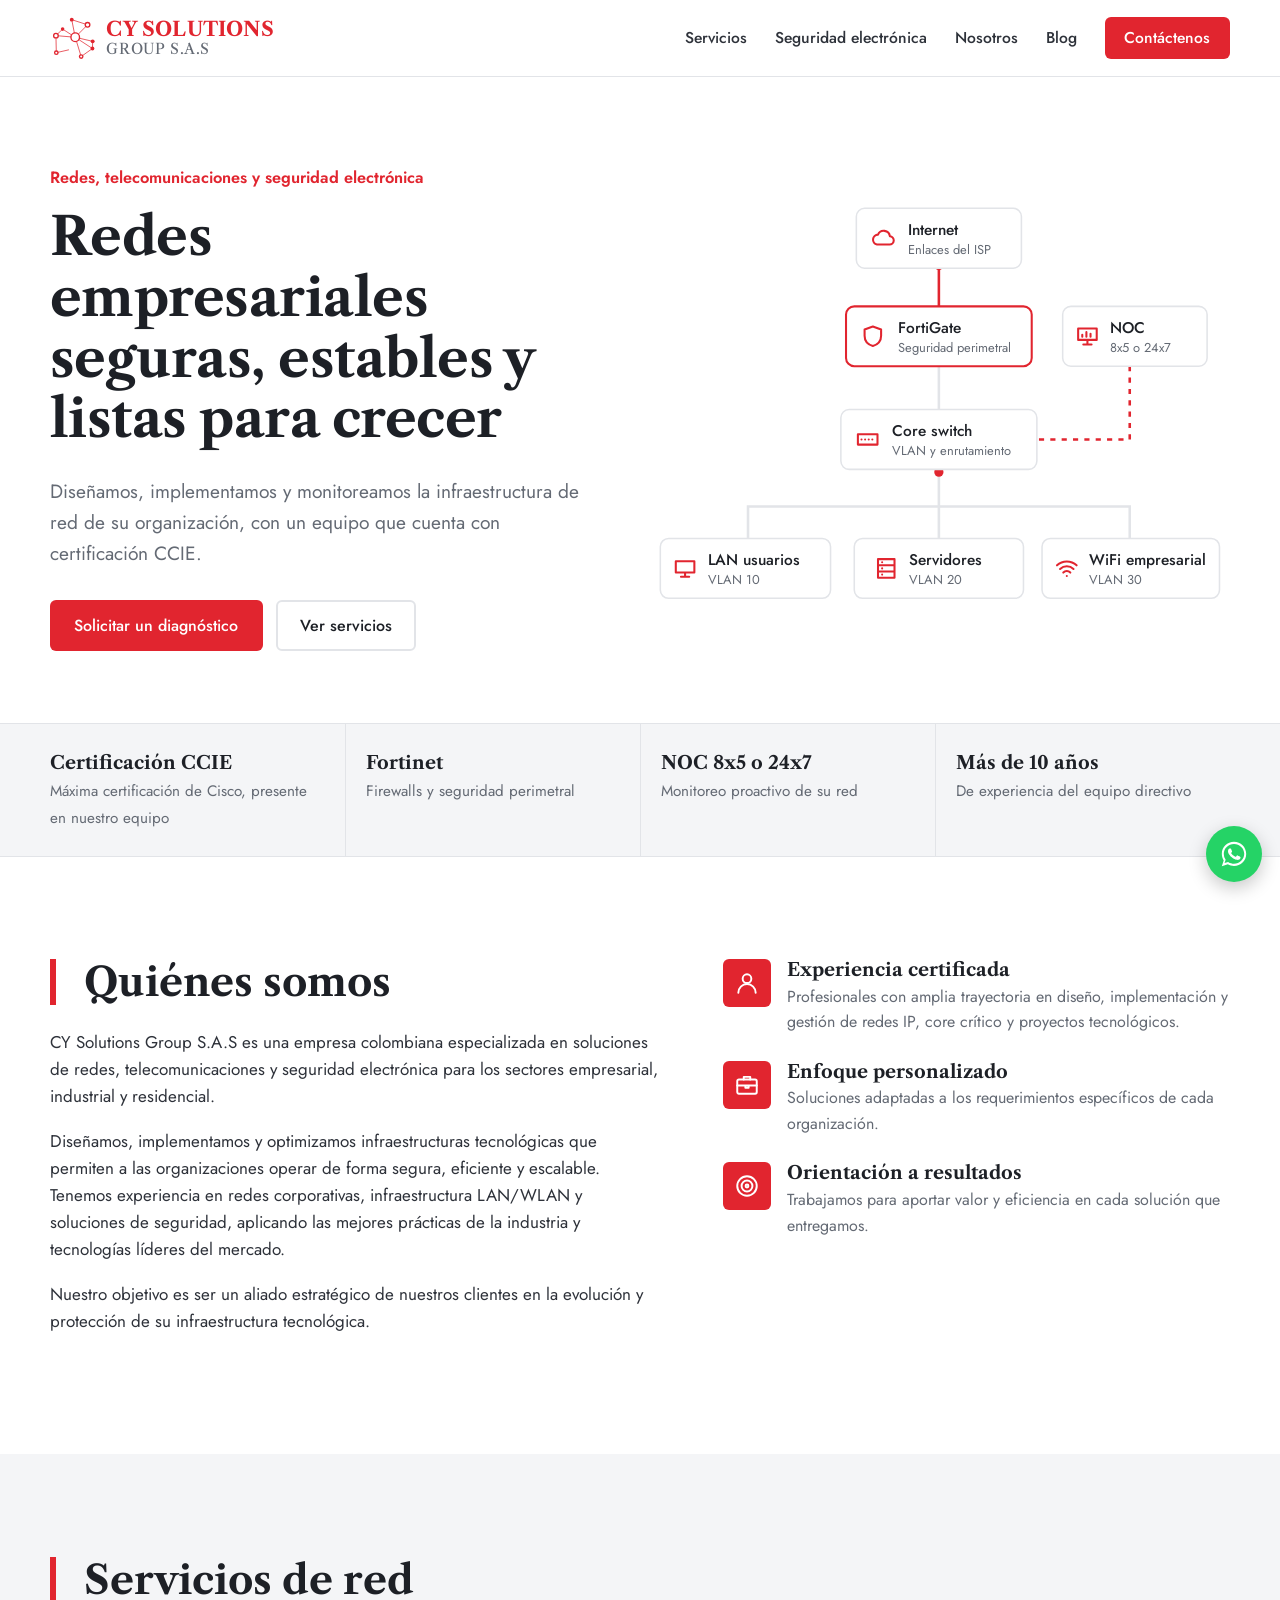
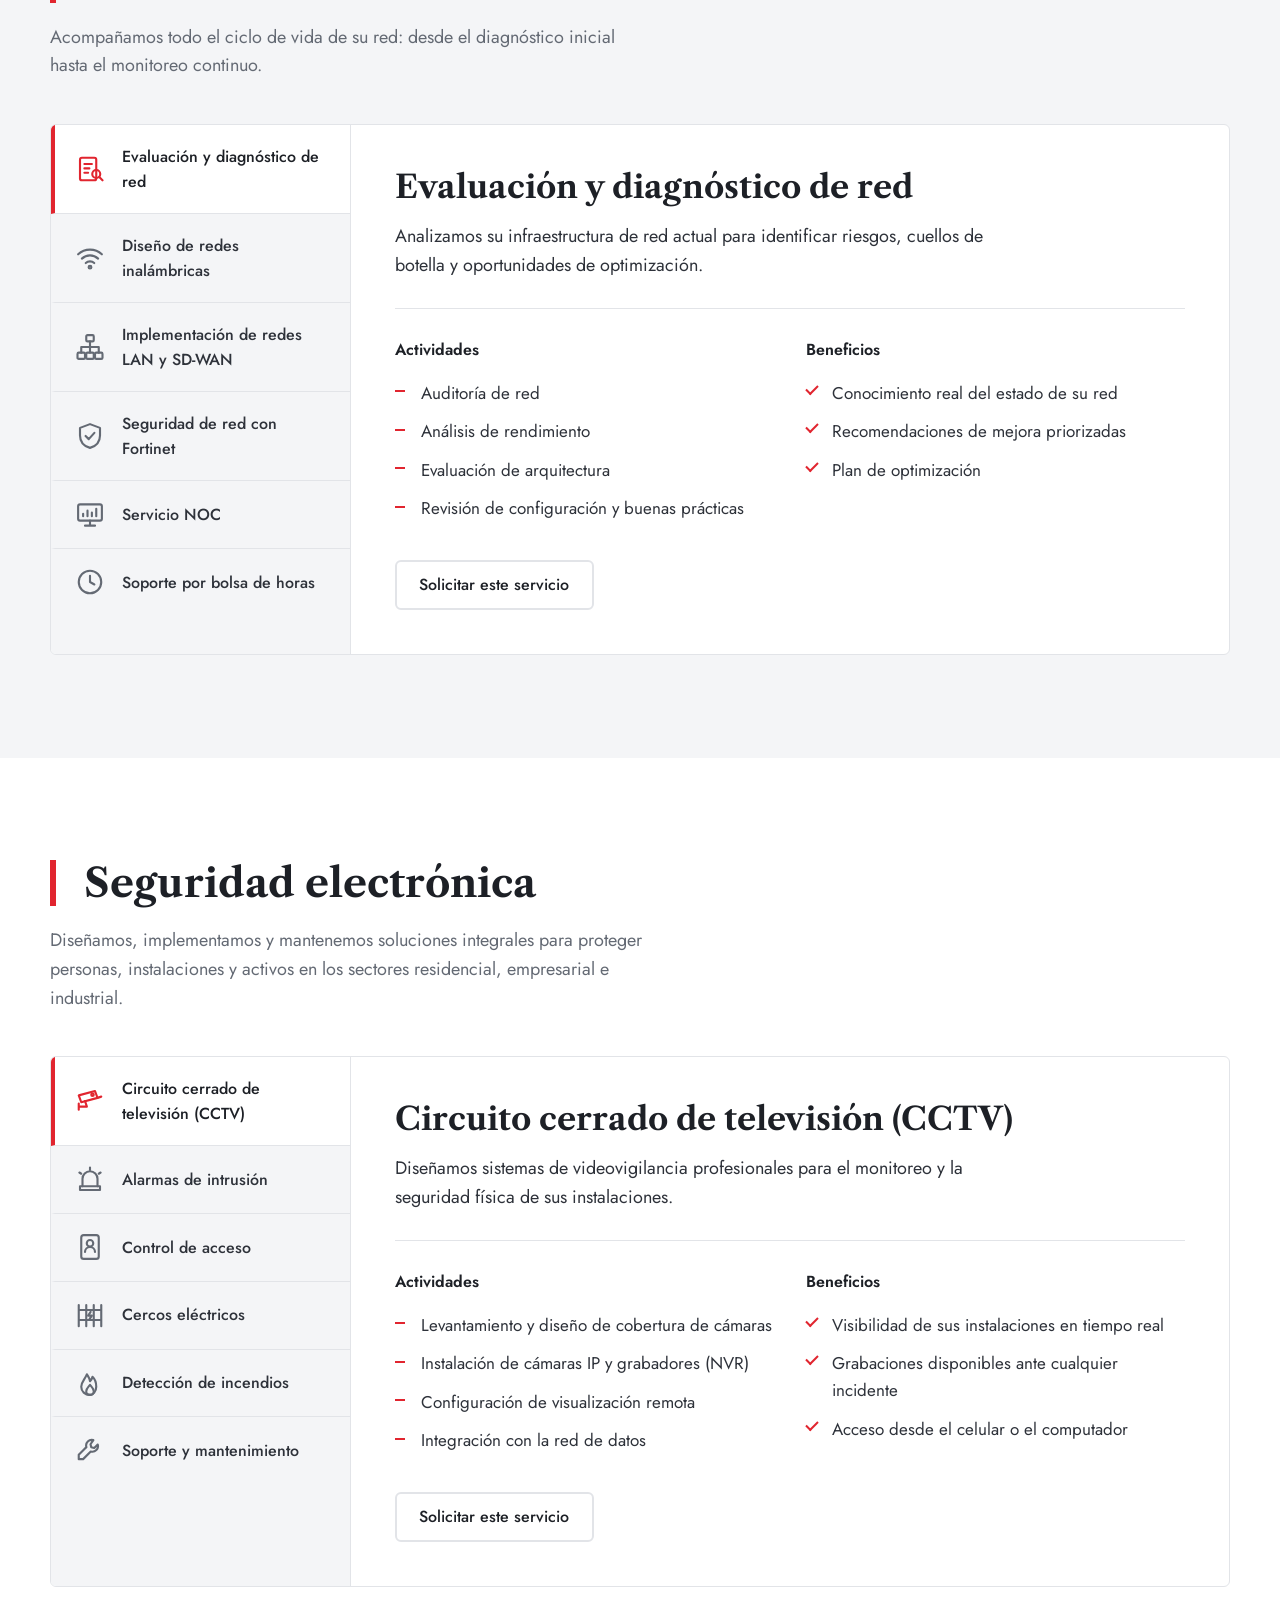
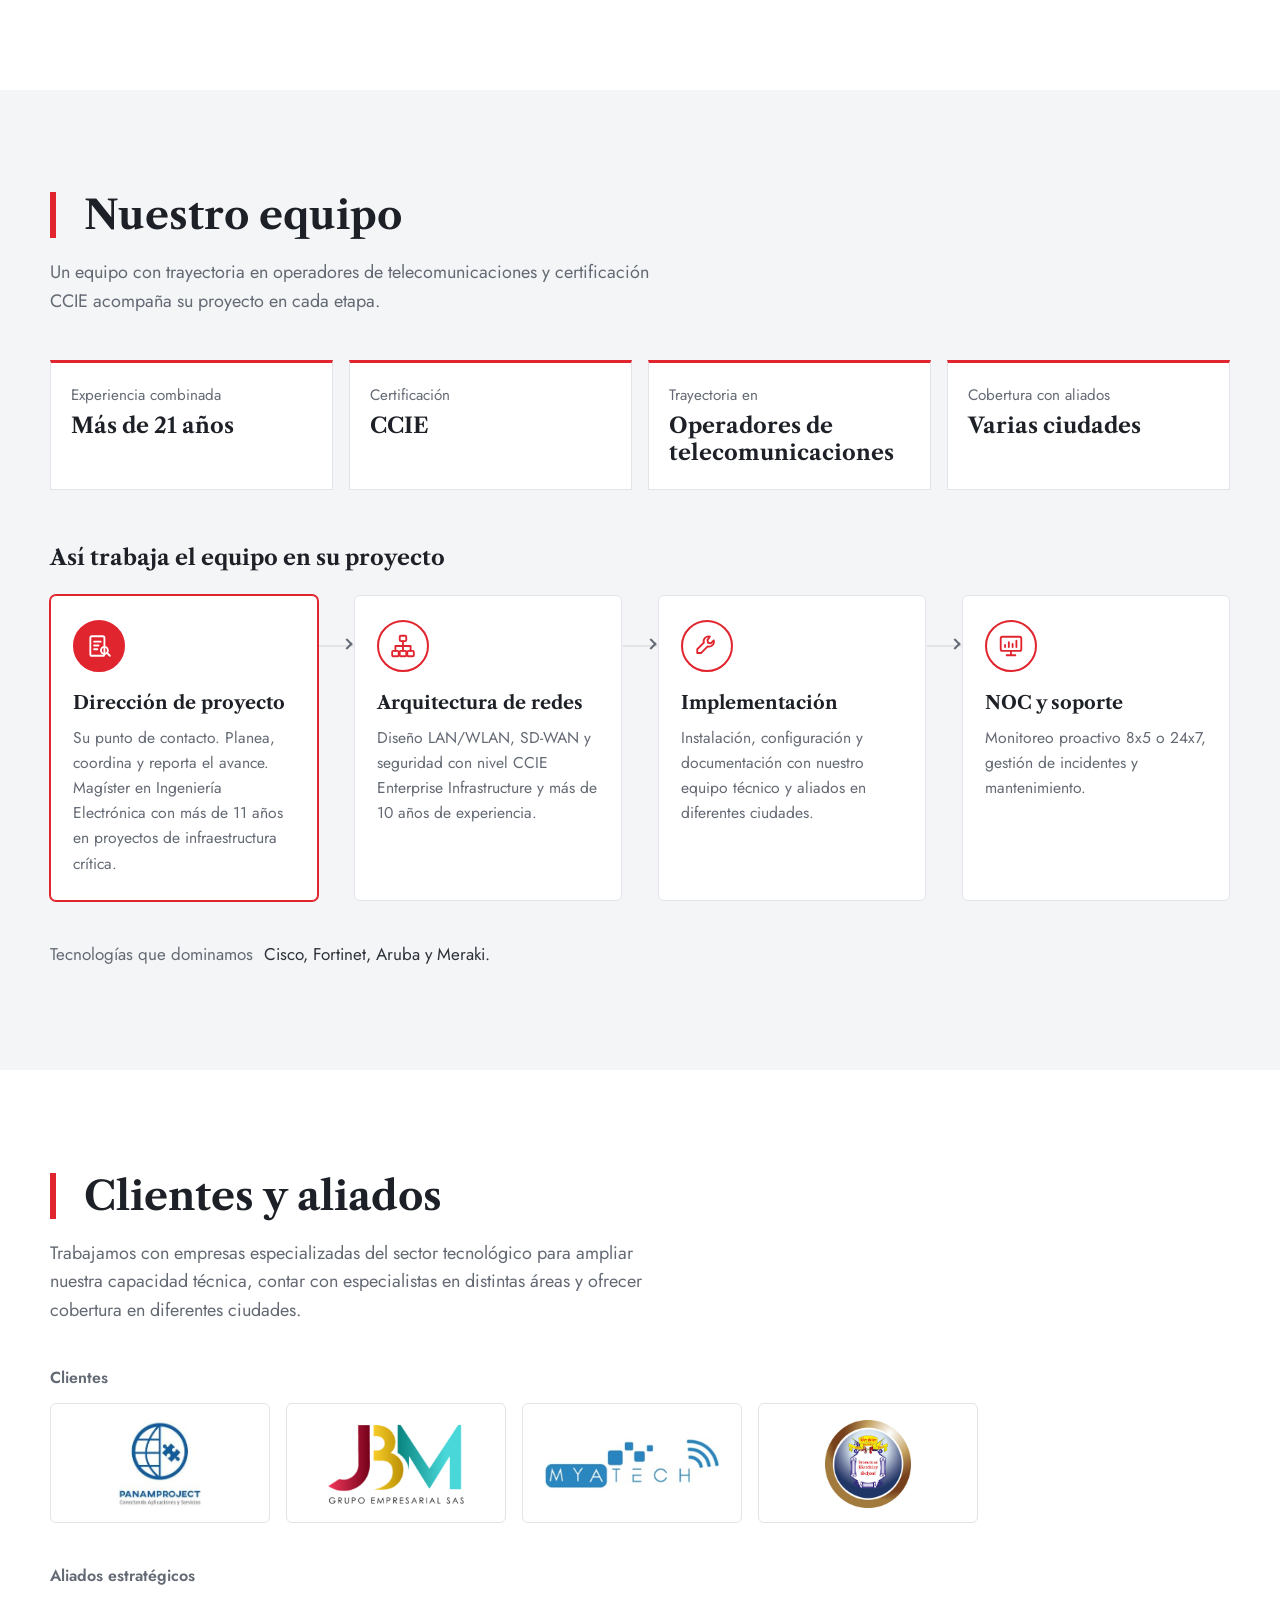
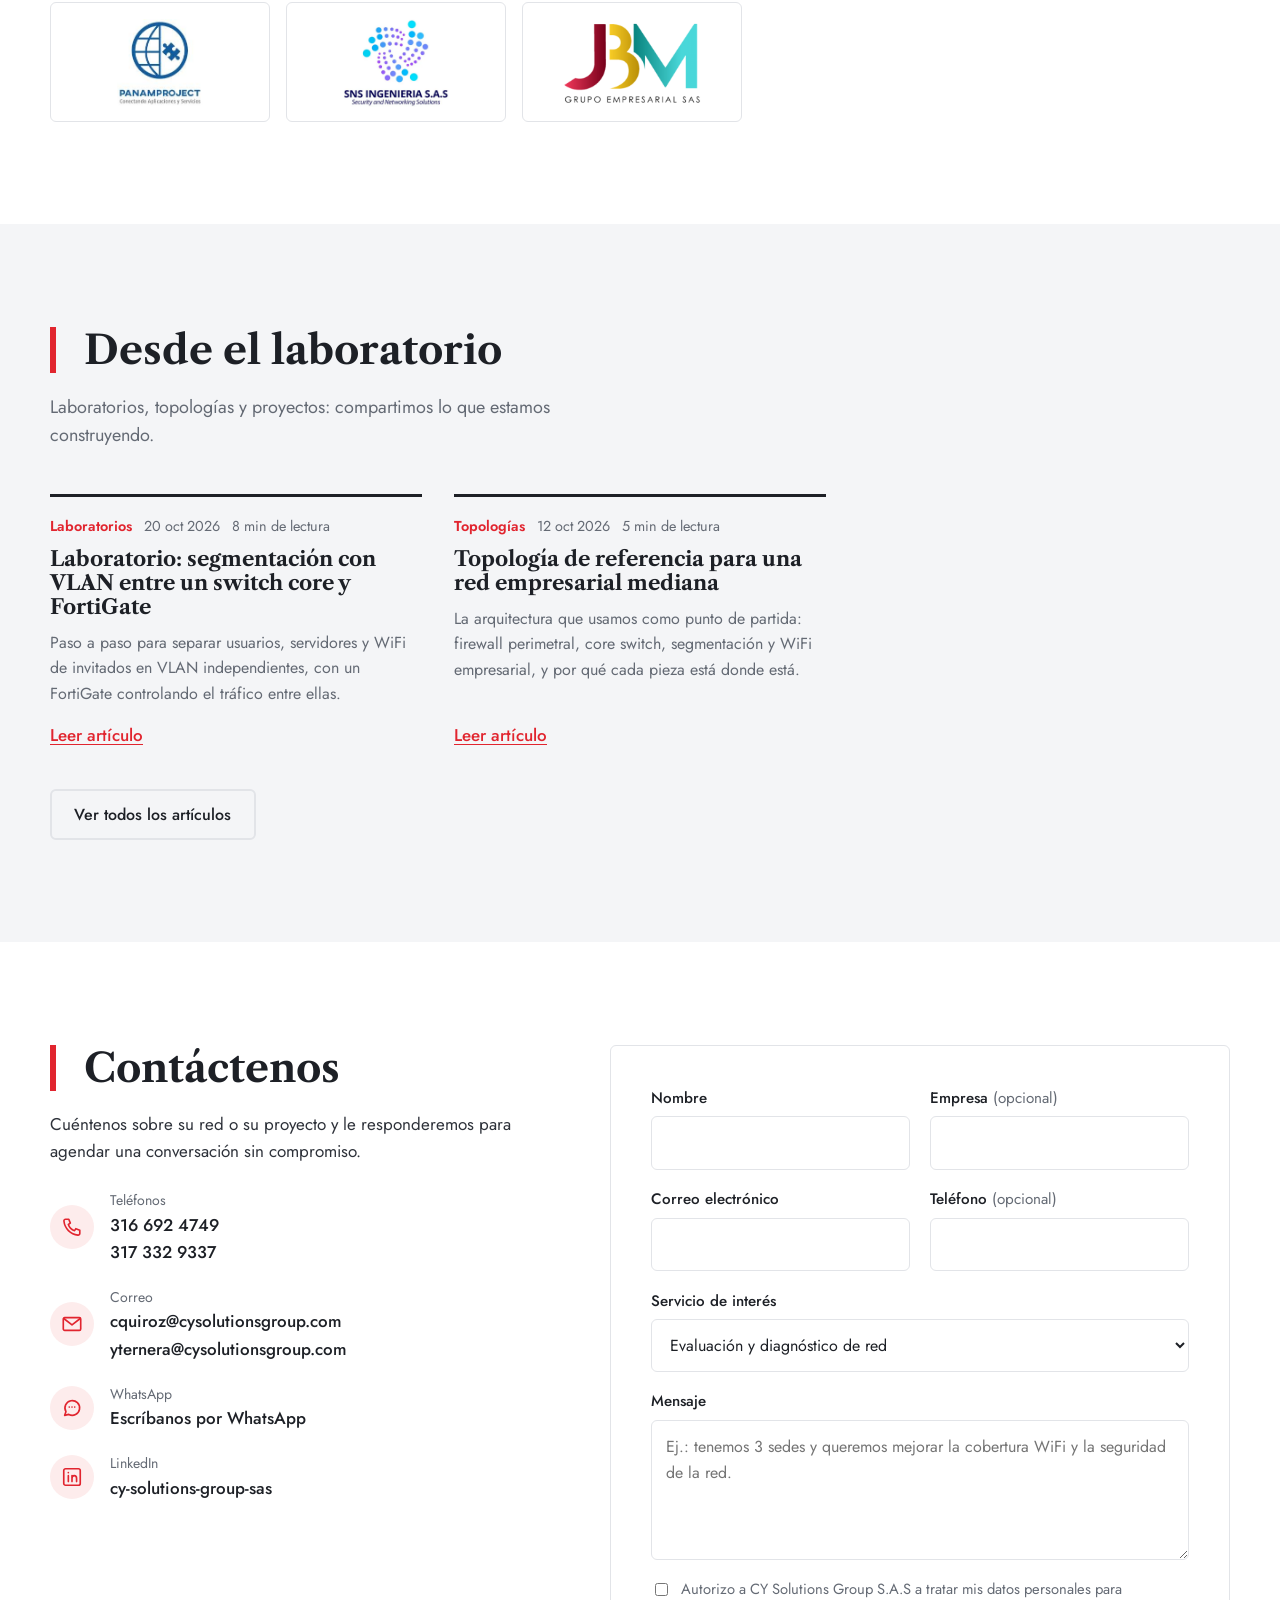
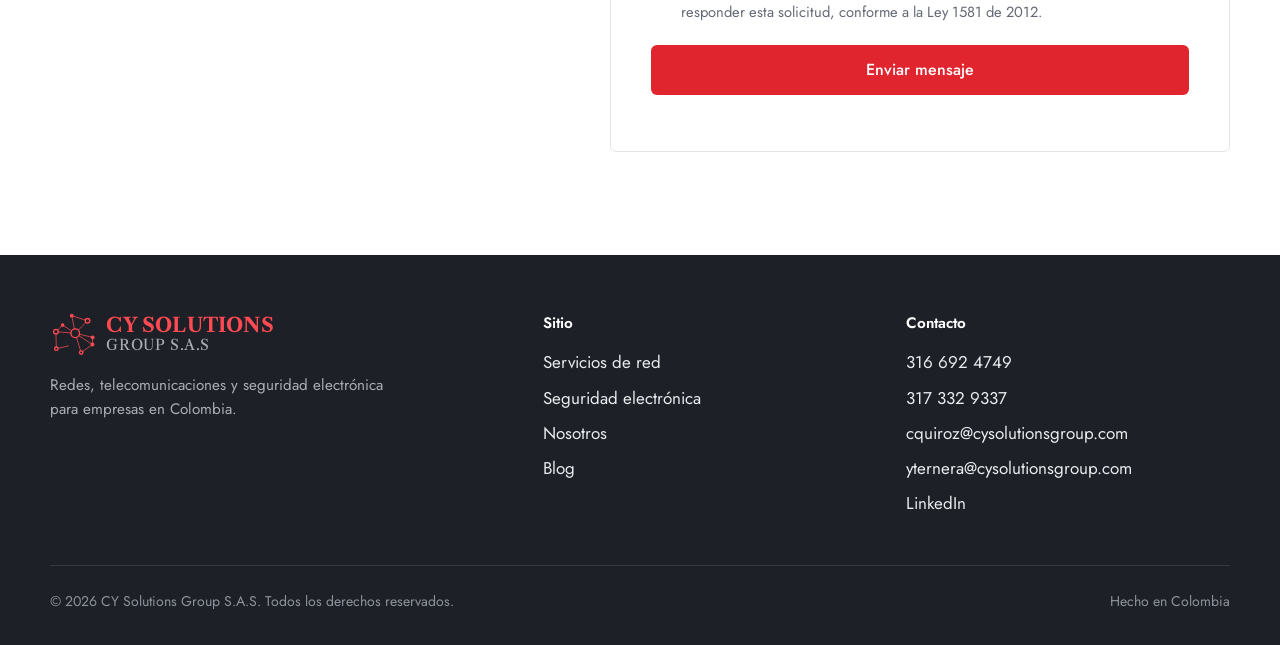
==== index.html @ a3946e41 "Initial commit: CY Solutions Group website Co-Authored-By: Claude Opus 5.5 <noreply@anthropic.com>" ====
<!DOCTYPE html>
<html lang="es-CO">
<head>
<meta charset="utf-8">
<meta name="viewport" content="width=device-width, initial-scale=1, viewport-fit=cover">
<title>CY Solutions Group S.A.S | Redes, telecomunicaciones y seguridad electrónica</title>
<meta name="description" content="Diseñamos, implementamos y monitoreamos redes empresariales seguras en Colombia: diagnóstico de red, WiFi, LAN y SD-WAN, seguridad con Fortinet, NOC y seguridad electrónica.">
<link rel="canonical" href="https://cysolutionsgroup.com/">
<meta property="og:type" content="website">
<meta property="og:locale" content="es_CO">
<meta property="og:title" content="CY Solutions Group S.A.S | Redes, telecomunicaciones y seguridad electrónica">
<meta property="og:description" content="Diseñamos, implementamos y monitoreamos redes empresariales seguras en Colombia: diagnóstico de red, WiFi, LAN y SD-WAN, seguridad con Fortinet, NOC y seguridad electrónica.">
<meta property="og:url" content="https://cysolutionsgroup.com/">
<meta property="og:image" content="https://cysolutionsgroup.com/assets/img/logo-cy-solutions.jpg">
<meta name="theme-color" content="#E1252F">
<link rel="icon" href="favicon.svg" type="image/svg+xml">
<link rel="preconnect" href="https://fonts.googleapis.com">
<link rel="preconnect" href="https://fonts.gstatic.com" crossorigin>
<link href="https://fonts.googleapis.com/css2?family=Jost:wght@400;500;600&family=Libre+Caslon+Text:wght@400;700&family=JetBrains+Mono:wght@400;500&display=swap" rel="stylesheet">
<link rel="stylesheet" href="assets/css/style.css">
</head>
<script type="application/ld+json">
{"@context":"https://schema.org","@type":"Organization","name":"CY Solutions Group S.A.S","url":"https://cysolutionsgroup.com/","logo":"https://cysolutionsgroup.com/assets/img/logo-cy-solutions.jpg","email":"cquiroz@cysolutionsgroup.com","telephone":"+57 317 332 9337","areaServed":"CO","sameAs":["https://www.linkedin.com/company/cy-solutions-group-sas/"]}
</script>
<body data-root="">
<a class="skip" href="#contenido">Saltar al contenido</a>
<header class="site-header">
  <div class="wrap">
    <a class="brand" href="index.html" aria-label="CY Solutions Group S.A.S, inicio">
      <svg class="logo-mark" viewBox="-30 -30 620 600" aria-hidden="true">
<g stroke-width="10" stroke-linecap="round"><line x1="263" y1="23" x2="476" y2="92"/><line x1="263" y1="23" x2="310" y2="260"/><line x1="476" y1="92" x2="310" y2="260"/><line x1="140" y1="150" x2="50" y2="238"/><line x1="140" y1="150" x2="310" y2="260"/><line x1="50" y1="238" x2="310" y2="260"/><line x1="50" y1="238" x2="55" y2="468"/><line x1="55" y1="468" x2="220" y2="430"/><line x1="310" y1="260" x2="545" y2="315"/><line x1="310" y1="260" x2="542" y2="412"/><line x1="545" y1="315" x2="542" y2="412"/><line x1="310" y1="260" x2="390" y2="520"/><line x1="390" y1="520" x2="542" y2="412"/></g>
<g class="dot"><circle cx="263" cy="23" r="26"/><circle cx="140" cy="150" r="24"/><circle cx="545" cy="315" r="26"/><circle cx="542" cy="412" r="26"/></g>
<g class="ring" stroke-width="18"><circle cx="310" cy="260" r="58"/><circle cx="476" cy="92" r="31"/><circle cx="50" cy="238" r="31"/><circle cx="55" cy="468" r="23"/><circle cx="390" cy="520" r="23"/></g>
</svg>
      <span class="brand-text"><strong>CY SOLUTIONS</strong><span>GROUP S.A.S</span></span>
    </a>
    <button class="menu-toggle" type="button" aria-expanded="false" aria-controls="nav" aria-label="Abrir menú">
      <svg viewBox="0 0 24 24" fill="none" stroke="currentColor" stroke-width="2" stroke-linecap="round"><path d="M4 7h16M4 12h16M4 17h16"/></svg>
    </button>
    <nav class="nav" id="nav" aria-label="Principal">
      <a href="#servicios">Servicios</a>
      <a href="#seguridad-electronica">Seguridad electrónica</a>
      <a href="#nosotros">Nosotros</a>
      <a href="blog/index.html">Blog</a>
      <a class="btn btn--primary" href="#contacto">Contáctenos</a>
    </nav>
  </div>
</header>
<main id="contenido">

<section class="hero">
  <div class="wrap">
    <div>
      <p class="hero-tag">Redes, telecomunicaciones y seguridad electrónica</p>
      <h1>Redes empresariales seguras, estables y listas para crecer</h1>
      <p class="hero-lead">Diseñamos, implementamos y monitoreamos la infraestructura de red de su organización, con un equipo que cuenta con certificación CCIE.</p>
      <div class="hero-actions">
        <a class="btn btn--primary" href="#contacto" data-servicio="Evaluación y diagnóstico de red">Solicitar un diagnóstico</a>
        <a class="btn btn--ghost" href="#servicios">Ver servicios</a>
      </div>
    </div>
    <figure style="margin:0"><svg class="topology" viewBox="0 0 562 400" role="img" aria-labelledby="topo-t topo-d">
  <title id="topo-t">Arquitectura de red empresarial</title>
  <desc id="topo-d">Internet entra por un firewall FortiGate, pasa a un core switch y se distribuye en tres segmentos: LAN de usuarios, servidores y WiFi empresarial. Un NOC monitorea la red.</desc>
  <path class="link link--sec" d="M280 69V106"/>
  <path class="link" d="M280 164V206"/>
  <path class="link" d="M280 264V300M95 331V300H465V331M280 300V331"/>
  <path class="link link--sec" d="M465 164V235H375" stroke-dasharray="5 6"/>
  <g class="packets">
    <circle class="packet" r="4.5"><animateMotion dur="3.2s" begin="0s" repeatCount="indefinite" path="M280 40V300H95V360"/></circle>
    <circle class="packet" r="4.5"><animateMotion dur="3.2s" begin="-2.1s" repeatCount="indefinite" path="M280 40V360"/></circle>
    <circle class="packet" r="4.5"><animateMotion dur="3.2s" begin="-1s" repeatCount="indefinite" path="M280 40V300H465V360"/></circle>
    <circle class="packet" r="3.5" opacity=".7"><animateMotion dur="2.4s" begin="-1.2s" repeatCount="indefinite" path="M465 135V235H330"/></circle>
  </g>
  <g class="node"><rect x="200" y="11" width="160" height="58" rx="8"/>
    <path class="ico" transform="translate(214 28)" d="M6 18h12a4 4 0 0 0 .5-8A6 6 0 0 0 7 8.5 4.8 4.8 0 0 0 6 18z"/>
    <text x="250" y="37">Internet</text><text class="sub" x="250" y="55">Enlaces del ISP</text></g>
  <g class="node node--fw"><rect x="190" y="106" width="180" height="58" rx="8"/>
    <path class="ico" transform="translate(204 123)" d="M12 2.5 4 5.5v6c0 5 3.4 8.6 8 10 4.6-1.4 8-5 8-10v-6z"/>
    <text x="240" y="132">FortiGate</text><text class="sub" x="240" y="150">Seguridad perimetral</text></g>
  <g class="node"><rect x="400" y="106" width="140" height="58" rx="8"/>
    <path class="ico" transform="translate(412 123)" d="M3 4.5h18v11H3zM8 20h8M12 15.5V20M7 12.5V10.5M11 12.5V8M15 12.5V9.5"/>
    <text x="446" y="132">NOC</text><text class="sub" x="446" y="150">8x5 o 24x7</text></g>
  <g class="node"><rect x="185" y="206" width="190" height="58" rx="8"/>
    <path class="ico" transform="translate(199 223)" d="M2.5 7h19v10h-19zM6 12h.01M9.5 12h.01M13 12h.01M16.5 12h.01"/>
    <text x="235" y="232">Core switch</text><text class="sub" x="235" y="250">VLAN y enrutamiento</text></g>
  <g class="node"><rect x="10" y="331" width="165" height="58" rx="8"/>
    <path class="ico" transform="translate(22 348)" d="M3 5h18v11H3zM8 20h8M12 16v4"/>
    <text x="56" y="357">LAN usuarios</text><text class="sub" x="56" y="375">VLAN 10</text></g>
  <g class="node"><rect x="198" y="331" width="164" height="58" rx="8"/>
    <path class="ico" transform="translate(217 348)" d="M4 3h16v6H4zM4 9h16v6H4zM4 15h16v6H4zM8 6h.01M8 12h.01M8 18h.01"/>
    <text x="251" y="357">Servidores</text><text class="sub" x="251" y="375">VLAN 20</text></g>
  <g class="node"><rect x="380" y="331" width="172" height="58" rx="8"/>
    <path class="ico" transform="translate(392 348)" d="M2.5 9a14 14 0 0 1 19 0M5.5 12.5a9.5 9.5 0 0 1 13 0M8.6 16a5 5 0 0 1 6.8 0M12 19.3h.01"/>
    <text x="426" y="357">WiFi empresarial</text><text class="sub" x="426" y="375">VLAN 30</text></g>
</svg></figure>
  </div>
</section>

<section class="creds" aria-label="Credenciales">
  <div class="wrap">
    <ul>
      <li><strong>Certificación CCIE</strong><span>Máxima certificación de Cisco, presente en nuestro equipo</span></li>
      <li><strong>Fortinet</strong><span>Firewalls y seguridad perimetral</span></li>
      <li><strong>NOC 8x5 o 24x7</strong><span>Monitoreo proactivo de su red</span></li>
      <li><strong>Más de 10 años</strong><span>De experiencia del equipo directivo</span></li>
    </ul>
  </div>
</section>

<section class="section" id="nosotros">
  <div class="wrap about">
    <div class="about-text">
      <div class="section-head" style="margin-bottom:1.5rem"><h2>Quiénes somos</h2></div>
      <p>CY Solutions Group S.A.S es una empresa colombiana especializada en soluciones de redes, telecomunicaciones y seguridad electrónica para los sectores empresarial, industrial y residencial.</p>
      <p>Diseñamos, implementamos y optimizamos infraestructuras tecnológicas que permiten a las organizaciones operar de forma segura, eficiente y escalable. Tenemos experiencia en redes corporativas, infraestructura LAN/WLAN y soluciones de seguridad, aplicando las mejores prácticas de la industria y tecnologías líderes del mercado.</p>
      <p>Nuestro objetivo es ser un aliado estratégico de nuestros clientes en la evolución y protección de su infraestructura tecnológica.</p>
    </div>
    <ul class="why" aria-label="Por qué nosotros">
      <li><span class="ico"><svg viewBox="0 0 24 24" aria-hidden="true"><circle cx="12" cy="8" r="4"/><path d="M4 21a8 8 0 0 1 16 0"/></svg></span><div><h3>Experiencia certificada</h3><p>Profesionales con amplia trayectoria en diseño, implementación y gestión de redes IP, core crítico y proyectos tecnológicos.</p></div></li>
      <li><span class="ico"><svg viewBox="0 0 24 24" aria-hidden="true"><rect x="3" y="7" width="18" height="13" rx="1.5"/><path d="M9 7V4.5h6V7M3 12.5h18M10.5 12.5v2h3v-2"/></svg></span><div><h3>Enfoque personalizado</h3><p>Soluciones adaptadas a los requerimientos específicos de cada organización.</p></div></li>
      <li><span class="ico"><svg viewBox="0 0 24 24" aria-hidden="true"><circle cx="12" cy="12" r="9"/><circle cx="12" cy="12" r="5"/><circle cx="12" cy="12" r="1.3"/></svg></span><div><h3>Orientación a resultados</h3><p>Trabajamos para aportar valor y eficiencia en cada solución que entregamos.</p></div></li>
    </ul>
  </div>
</section>

<section class="section section--alt" id="servicios">
  <div class="wrap">
    <div class="section-head">
      <h2>Servicios de red</h2>
      <p>Acompañamos todo el ciclo de vida de su red: desde el diagnóstico inicial hasta el monitoreo continuo.</p>
    </div>
    <div class="svc">
      <div class="svc-tabs" role="tablist" aria-label="Servicios" aria-orientation="vertical">
        <button class="svc-tab" role="tab" id="net-tab-0" aria-selected="true" aria-controls="net-panel-0" tabindex="0"><svg viewBox="0 0 24 24" aria-hidden="true"><rect x="4" y="3" width="13" height="18" rx="1.5"/><path d="M7.5 8h6M7.5 11.5h4M7.5 15h3"/><circle cx="17" cy="16" r="3.2"/><path d="M19.4 18.4 22 21"/></svg><span>Evaluación y diagnóstico de red</span></button>
<button class="svc-tab" role="tab" id="net-tab-1" aria-selected="false" aria-controls="net-panel-1" tabindex="-1"><svg viewBox="0 0 24 24" aria-hidden="true"><path d="M2.5 9a14 14 0 0 1 19 0"/><path d="M5.5 12.5a9.5 9.5 0 0 1 13 0"/><path d="M8.6 16a5 5 0 0 1 6.8 0"/><circle cx="12" cy="19.3" r="1.1"/></svg><span>Diseño de redes inalámbricas</span></button>
<button class="svc-tab" role="tab" id="net-tab-2" aria-selected="false" aria-controls="net-panel-2" tabindex="-1"><svg viewBox="0 0 24 24" aria-hidden="true"><rect x="9" y="2.5" width="6" height="5" rx="1"/><rect x="2" y="16.5" width="6" height="5" rx="1"/><rect x="9" y="16.5" width="6" height="5" rx="1"/><rect x="16" y="16.5" width="6" height="5" rx="1"/><path d="M12 7.5v9M5 16.5V12h14v4.5"/></svg><span>Implementación de redes LAN y SD-WAN</span></button>
<button class="svc-tab" role="tab" id="net-tab-3" aria-selected="false" aria-controls="net-panel-3" tabindex="-1"><svg viewBox="0 0 24 24" aria-hidden="true"><path d="M12 2.5 4 5.5v6c0 5 3.4 8.6 8 10 4.6-1.4 8-5 8-10v-6z"/><path d="m8.5 12 2.5 2.5 4.5-5"/></svg><span>Seguridad de red con Fortinet</span></button>
<button class="svc-tab" role="tab" id="net-tab-4" aria-selected="false" aria-controls="net-panel-4" tabindex="-1"><svg viewBox="0 0 24 24" aria-hidden="true"><rect x="2.5" y="3.5" width="19" height="13" rx="1.5"/><path d="M8 20.5h8M12 16.5v4"/><path d="M6.5 13V11M10 13V8.5M13.5 13V10M17 13V7"/></svg><span>Servicio NOC</span></button>
<button class="svc-tab" role="tab" id="net-tab-5" aria-selected="false" aria-controls="net-panel-5" tabindex="-1"><svg viewBox="0 0 24 24" aria-hidden="true"><circle cx="12" cy="12" r="9"/><path d="M12 7v5l3.5 2"/></svg><span>Soporte por bolsa de horas</span></button>
      </div>
      <div>
        <div class="svc-panel" role="tabpanel" id="net-panel-0" aria-labelledby="net-tab-0">
          <h3>Evaluación y diagnóstico de red</h3>
          <p>Analizamos su infraestructura de red actual para identificar riesgos, cuellos de botella y oportunidades de optimización.</p>
          <div class="svc-cols">
            <div><h4>Actividades</h4><ul class="acts"><li>Auditoría de red</li><li>Análisis de rendimiento</li><li>Evaluación de arquitectura</li><li>Revisión de configuración y buenas prácticas</li></ul></div>
            <div><h4>Beneficios</h4><ul class="bens"><li>Conocimiento real del estado de su red</li><li>Recomendaciones de mejora priorizadas</li><li>Plan de optimización</li></ul></div>
          </div>
          <a class="btn btn--ghost" style="margin-top:2rem" href="#contacto" data-servicio="Evaluación y diagnóstico de red">Solicitar este servicio</a>
        </div>
<div class="svc-panel" role="tabpanel" id="net-panel-1" aria-labelledby="net-tab-1" hidden>
          <h3>Diseño de redes inalámbricas</h3>
          <p>Diseñamos redes WiFi empresariales que garantizan cobertura, capacidad y estabilidad en cada espacio de su operación.</p>
          <div class="svc-cols">
            <div><h4>Actividades</h4><ul class="acts"><li>Site survey</li><li>Diseño de cobertura</li><li>Planeación de capacidad</li><li>Arquitectura inalámbrica</li></ul></div>
            <div><h4>Beneficios</h4><ul class="bens"><li>Mejor experiencia para los usuarios</li><li>Cobertura optimizada</li><li>Red preparada para crecer</li></ul></div>
          </div>
          <a class="btn btn--ghost" style="margin-top:2rem" href="#contacto" data-servicio="Diseño de redes inalámbricas">Solicitar este servicio</a>
        </div>
<div class="svc-panel" role="tabpanel" id="net-panel-2" aria-labelledby="net-tab-2" hidden>
          <h3>Implementación de redes LAN y SD-WAN</h3>
          <p>Instalamos y configuramos infraestructura LAN y SD-WAN para que sus sedes y aplicaciones tengan conectividad confiable y segura.</p>
          <div class="svc-cols">
            <div><h4>Actividades</h4><ul class="acts"><li>Instalación y configuración de switches</li><li>Segmentación de red (VLAN)</li><li>Configuración de políticas de red</li><li>Optimización del rendimiento</li></ul></div>
            <div><h4>Beneficios</h4><ul class="bens"><li>Conexión estable y escalable que soporta el crecimiento</li><li>Segmentación del tráfico para mayor seguridad y control</li><li>Conectividad confiable para las aplicaciones del negocio</li></ul></div>
          </div>
          <a class="btn btn--ghost" style="margin-top:2rem" href="#contacto" data-servicio="Implementación de redes LAN y SD-WAN">Solicitar este servicio</a>
        </div>
<div class="svc-panel" role="tabpanel" id="net-panel-3" aria-labelledby="net-tab-3" hidden>
          <h3>Seguridad de red con Fortinet</h3>
          <p>Implementamos soluciones de seguridad que protegen la infraestructura tecnológica y los activos digitales de su organización.</p>
          <div class="svc-cols">
            <div><h4>Soluciones</h4><ul class="acts"><li>Implementación de firewalls</li><li>Segmentación segura de red</li><li>Políticas de seguridad</li><li>Protección perimetral</li></ul></div>
            <div><h4>Beneficios</h4><ul class="bens"><li>Red definida por perfiles</li><li>Protección avanzada contra malware y ransomware</li><li>Protección frente a ataques de denegación de servicio (DoS)</li><li>Protección del tráfico y de los recursos internos</li></ul></div>
          </div>
          <a class="btn btn--ghost" style="margin-top:2rem" href="#contacto" data-servicio="Seguridad de red con Fortinet">Solicitar este servicio</a>
        </div>
<div class="svc-panel" role="tabpanel" id="net-panel-4" aria-labelledby="net-tab-4" hidden>
          <h3>Servicio NOC</h3>
          <p>Monitoreamos y gestionamos su red de forma continua para garantizar su disponibilidad, estabilidad y desempeño.</p>
          <div class="svc-cols">
            <div><h4>Funciones</h4><ul class="acts"><li>Monitoreo proactivo 8x5 o 24x7</li><li>Gestión de incidentes</li><li>Análisis de desempeño</li><li>Soporte especializado</li></ul></div>
            <div><h4>Beneficios</h4><ul class="bens"><li>Red más estable</li><li>Detección temprana de fallas</li><li>Continuidad operativa</li></ul></div>
          </div>
          <a class="btn btn--ghost" style="margin-top:2rem" href="#contacto" data-servicio="Servicio NOC">Solicitar este servicio</a>
        </div>
<div class="svc-panel" role="tabpanel" id="net-panel-5" aria-labelledby="net-tab-5" hidden>
          <h3>Soporte por bolsa de horas</h3>
          <p>Contrate un paquete de horas de soporte técnico especializado y úselo según lo necesite su empresa: incidentes, cambios, configuraciones y asesoría.</p>
          <div class="svc-cols">
            <div><h4>Incluye</h4><ul class="acts"><li>Atención de incidentes y requerimientos</li><li>Cambios y ajustes de configuración</li><li>Soporte remoto y en sitio</li><li>Reporte del consumo de horas</li></ul></div>
            <div><h4>Beneficios</h4><ul class="bens"><li>Ingenieros especializados sin contratar personal de planta</li><li>Paga solo las horas que necesita</li><li>Costos predecibles para su área de TI</li></ul></div>
          </div>
          <a class="btn btn--ghost" style="margin-top:2rem" href="#contacto" data-servicio="Soporte por bolsa de horas">Solicitar este servicio</a>
        </div>
      </div>
    </div>
  </div>
</section>

<section class="section" id="seguridad-electronica">
  <div class="wrap">
    <div class="section-head">
      <h2>Seguridad electrónica</h2>
      <p>Diseñamos, implementamos y mantenemos soluciones integrales para proteger personas, instalaciones y activos en los sectores residencial, empresarial e industrial.</p>
    </div>
    <div class="svc">
      <div class="svc-tabs" role="tablist" aria-label="Servicios de seguridad electrónica" aria-orientation="vertical">
        <button class="svc-tab" role="tab" id="esec-tab-0" aria-selected="true" aria-controls="esec-panel-0" tabindex="0"><svg viewBox="0 0 24 24" aria-hidden="true"><path d="M3 7.5 16 4l2 5.5-13 3.5z"/><path d="m18 9.5 3-1M8 12l1.5 4.5H3M3 14v5"/><circle cx="14" cy="7" r="1"/></svg><span>Circuito cerrado de televisión (CCTV)</span></button>
<button class="svc-tab" role="tab" id="esec-tab-1" aria-selected="false" aria-controls="esec-panel-1" tabindex="-1"><svg viewBox="0 0 24 24" aria-hidden="true"><path d="M6 17V11a6 6 0 0 1 12 0v6"/><path d="M4 17h16v3H4zM12 2v2M3.5 6l1.5 1M20.5 6 19 7"/></svg><span>Alarmas de intrusión</span></button>
<button class="svc-tab" role="tab" id="esec-tab-2" aria-selected="false" aria-controls="esec-panel-2" tabindex="-1"><svg viewBox="0 0 24 24" aria-hidden="true"><rect x="5" y="2.5" width="14" height="19" rx="2"/><circle cx="12" cy="9" r="2.6"/><path d="M8 16a4 4 0 0 1 8 0"/></svg><span>Control de acceso</span></button>
<button class="svc-tab" role="tab" id="esec-tab-3" aria-selected="false" aria-controls="esec-panel-3" tabindex="-1"><svg viewBox="0 0 24 24" aria-hidden="true"><path d="M3 4v17M9 4v17M15 4v17M21 4v17M3 8h18M3 16h18"/><path d="m12.5 9.5-2 3h3l-2 3"/></svg><span>Cercos eléctricos</span></button>
<button class="svc-tab" role="tab" id="esec-tab-4" aria-selected="false" aria-controls="esec-panel-4" tabindex="-1"><svg viewBox="0 0 24 24" aria-hidden="true"><path d="M12 21.5c-4 0-7-2.7-7-6.5 0-4 3-6 4.5-10 1.5 2.5 2.5 3.5 2.5 5.5 1-1 1.7-2 2-3.5 2.5 2.3 3 5 3 8 0 3.8-2.6 6.5-5 6.5z"/><path d="M12 21.5c-1.7 0-3-1.2-3-3 0-2 1.5-3 3-5 1.5 2 3 3 3 5 0 1.8-1.3 3-3 3z"/></svg><span>Detección de incendios</span></button>
<button class="svc-tab" role="tab" id="esec-tab-5" aria-selected="false" aria-controls="esec-panel-5" tabindex="-1"><svg viewBox="0 0 24 24" aria-hidden="true"><path d="M14.7 3.3a4.5 4.5 0 0 0-5.6 5.6L3 15v3.5h3.5l6.1-6.1a4.5 4.5 0 0 0 5.6-5.6l-2.8 2.8-2.4-.6-.6-2.4z"/></svg><span>Soporte y mantenimiento</span></button>
      </div>
      <div>
        <div class="svc-panel" role="tabpanel" id="esec-panel-0" aria-labelledby="esec-tab-0">
          <h3>Circuito cerrado de televisión (CCTV)</h3>
          <p>Diseñamos sistemas de videovigilancia profesionales para el monitoreo y la seguridad física de sus instalaciones.</p>
          <div class="svc-cols">
            <div><h4>Actividades</h4><ul class="acts"><li>Levantamiento y diseño de cobertura de cámaras</li><li>Instalación de cámaras IP y grabadores (NVR)</li><li>Configuración de visualización remota</li><li>Integración con la red de datos</li></ul></div>
            <div><h4>Beneficios</h4><ul class="bens"><li>Visibilidad de sus instalaciones en tiempo real</li><li>Grabaciones disponibles ante cualquier incidente</li><li>Acceso desde el celular o el computador</li></ul></div>
          </div>
          <a class="btn btn--ghost" style="margin-top:2rem" href="#contacto" data-servicio="Circuito cerrado de televisión (CCTV)">Solicitar este servicio</a>
        </div>
<div class="svc-panel" role="tabpanel" id="esec-panel-1" aria-labelledby="esec-tab-1" hidden>
          <h3>Alarmas de intrusión</h3>
          <p>Detectamos accesos no autorizados y generamos alertas para que pueda reaccionar a tiempo.</p>
          <div class="svc-cols">
            <div><h4>Actividades</h4><ul class="acts"><li>Diseño de zonas de protección</li><li>Instalación de sensores de movimiento y apertura</li><li>Configuración del panel y las notificaciones</li><li>Pruebas de funcionamiento</li></ul></div>
            <div><h4>Beneficios</h4><ul class="bens"><li>Alerta inmediata ante accesos no autorizados</li><li>Protección de áreas sensibles fuera de horario</li><li>Respuesta más rápida ante eventos</li></ul></div>
          </div>
          <a class="btn btn--ghost" style="margin-top:2rem" href="#contacto" data-servicio="Alarmas de intrusión">Solicitar este servicio</a>
        </div>
<div class="svc-panel" role="tabpanel" id="esec-panel-2" aria-labelledby="esec-tab-2" hidden>
          <h3>Control de acceso</h3>
          <p>Implementamos soluciones para gestionar y restringir el ingreso a áreas específicas de su organización.</p>
          <div class="svc-cols">
            <div><h4>Actividades</h4><ul class="acts"><li>Definición de áreas y perfiles de acceso</li><li>Instalación de lectores de tarjeta, huella o PIN</li><li>Instalación de cerraduras electromagnéticas</li><li>Configuración del registro de entradas y salidas</li></ul></div>
            <div><h4>Beneficios</h4><ul class="bens"><li>Ingreso solo para personal autorizado</li><li>Trazabilidad de quién entra y cuándo</li><li>Administración centralizada de permisos</li></ul></div>
          </div>
          <a class="btn btn--ghost" style="margin-top:2rem" href="#contacto" data-servicio="Control de acceso">Solicitar este servicio</a>
        </div>
<div class="svc-panel" role="tabpanel" id="esec-panel-3" aria-labelledby="esec-tab-3" hidden>
          <h3>Cercos eléctricos</h3>
          <p>Instalamos sistemas de protección perimetral para prevenir intrusiones y reforzar la seguridad de sus instalaciones.</p>
          <div class="svc-cols">
            <div><h4>Actividades</h4><ul class="acts"><li>Diseño del perímetro a proteger</li><li>Instalación del energizador y las líneas</li><li>Puesta a tierra y señalización</li><li>Integración con el sistema de alarma</li></ul></div>
            <div><h4>Beneficios</h4><ul class="bens"><li>Disuasión de intrusiones</li><li>Detección de intentos de ingreso en el perímetro</li><li>Refuerzo de la seguridad perimetral</li></ul></div>
          </div>
          <a class="btn btn--ghost" style="margin-top:2rem" href="#contacto" data-servicio="Cercos eléctricos">Solicitar este servicio</a>
        </div>
<div class="svc-panel" role="tabpanel" id="esec-panel-4" aria-labelledby="esec-tab-4" hidden>
          <h3>Detección de incendios</h3>
          <p>Implementamos sistemas de detección y alerta temprana de incendios con detectores, alarmas y centrales de control.</p>
          <div class="svc-cols">
            <div><h4>Actividades</h4><ul class="acts"><li>Diseño del sistema de detección</li><li>Instalación de detectores de humo y temperatura</li><li>Instalación de centrales y estaciones manuales</li><li>Pruebas y puesta en marcha</li></ul></div>
            <div><h4>Beneficios</h4><ul class="bens"><li>Alerta temprana para una evacuación oportuna</li><li>Protección de personas y activos</li><li>Apoyo al cumplimiento de normas de seguridad</li></ul></div>
          </div>
          <a class="btn btn--ghost" style="margin-top:2rem" href="#contacto" data-servicio="Detección de incendios">Solicitar este servicio</a>
        </div>
<div class="svc-panel" role="tabpanel" id="esec-panel-5" aria-labelledby="esec-tab-5" hidden>
          <h3>Soporte y mantenimiento</h3>
          <p>Realizamos mantenimiento preventivo y correctivo de sus sistemas, con soporte en sitio, remoto y atención técnica especializada.</p>
          <div class="svc-cols">
            <div><h4>Actividades</h4><ul class="acts"><li>Mantenimiento preventivo programado</li><li>Mantenimiento correctivo</li><li>Soporte remoto</li><li>Atención técnica en sitio</li></ul></div>
            <div><h4>Beneficios</h4><ul class="bens"><li>Sistemas siempre operativos</li><li>Mayor vida útil de los equipos</li><li>Atención especializada cuando la necesita</li></ul></div>
          </div>
          <a class="btn btn--ghost" style="margin-top:2rem" href="#contacto" data-servicio="Soporte y mantenimiento">Solicitar este servicio</a>
        </div>
      </div>
    </div>
  </div>
</section>

<section class="section section--alt" id="equipo">
  <div class="wrap">
    <div class="section-head">
      <h2>Nuestro equipo</h2>
      <p>Un equipo con trayectoria en operadores de telecomunicaciones y certificación CCIE acompaña su proyecto en cada etapa.</p>
    </div>
    <ul class="team-stats">
      <li><span>Experiencia combinada</span><strong>Más de 21 años</strong></li>
      <li><span>Certificación</span><strong>CCIE</strong></li>
      <li><span>Trayectoria en</span><strong>Operadores de telecomunicaciones</strong></li>
      <li><span>Cobertura con aliados</span><strong>Varias ciudades</strong></li>
    </ul>
    <h3 class="flow-title">Así trabaja el equipo en su proyecto</h3>
    <ol class="flow" id="team-flow">
      <li class="flow-node is-active">
        <span class="flow-ico"><svg viewBox="0 0 24 24" aria-hidden="true"><rect x="4" y="3" width="13" height="18" rx="1.5"/><path d="M7.5 8h6M7.5 11.5h4M7.5 15h3"/><circle cx="17" cy="16" r="3.2"/><path d="M19.4 18.4 22 21"/></svg></span>
        <h4>Dirección de proyecto</h4>
        <p>Su punto de contacto. Planea, coordina y reporta el avance. Magíster en Ingeniería Electrónica con más de 11 años en proyectos de infraestructura crítica.</p>
      </li>
      <li class="flow-node">
        <span class="flow-ico"><svg viewBox="0 0 24 24" aria-hidden="true"><rect x="9" y="2.5" width="6" height="5" rx="1"/><rect x="2" y="16.5" width="6" height="5" rx="1"/><rect x="9" y="16.5" width="6" height="5" rx="1"/><rect x="16" y="16.5" width="6" height="5" rx="1"/><path d="M12 7.5v9M5 16.5V12h14v4.5"/></svg></span>
        <h4>Arquitectura de redes</h4>
        <p>Diseño LAN/WLAN, SD-WAN y seguridad con nivel CCIE Enterprise Infrastructure y más de 10 años de experiencia.</p>
      </li>
      <li class="flow-node">
        <span class="flow-ico"><svg viewBox="0 0 24 24" aria-hidden="true"><path d="M14.7 3.3a4.5 4.5 0 0 0-5.6 5.6L3 15v3.5h3.5l6.1-6.1a4.5 4.5 0 0 0 5.6-5.6l-2.8 2.8-2.4-.6-.6-2.4z"/></svg></span>
        <h4>Implementación</h4>
        <p>Instalación, configuración y documentación con nuestro equipo técnico y aliados en diferentes ciudades.</p>
      </li>
      <li class="flow-node">
        <span class="flow-ico"><svg viewBox="0 0 24 24" aria-hidden="true"><rect x="2.5" y="3.5" width="19" height="13" rx="1.5"/><path d="M8 20.5h8M12 16.5v4"/><path d="M6.5 13V11M10 13V8.5M13.5 13V10M17 13V7"/></svg></span>
        <h4>NOC y soporte</h4>
        <p>Monitoreo proactivo 8x5 o 24x7, gestión de incidentes y mantenimiento.</p>
      </li>
    </ol>
    <p class="tech"><span>Tecnologías que dominamos</span> Cisco, Fortinet, Aruba y Meraki.</p>
  </div>
</section>

<section class="section" id="clientes">
  <div class="wrap">
    <div class="section-head">
      <h2>Clientes y aliados</h2>
      <p>Trabajamos con empresas especializadas del sector tecnológico para ampliar nuestra capacidad técnica, contar con especialistas en distintas áreas y ofrecer cobertura en diferentes ciudades.</p>
    </div>
    <div class="partners-group">
      <h3>Clientes</h3>
      <ul class="logos">
        <li><img src="assets/img/logos/panamproject.png" alt="Panamproject"></li>
        <li><img src="assets/img/logos/jbm.png" alt="JBM Grupo Empresarial S.A.S"></li>
        <li><img src="assets/img/logos/myatech.png" alt="Myatech"></li>
        <li><img src="assets/img/logos/berckley.png" alt="International Berckley School"></li>
      </ul>
    </div>
    <div class="partners-group">
      <h3>Aliados estratégicos</h3>
      <ul class="logos">
        <li><img src="assets/img/logos/panamproject.png" alt="Panamproject"></li>
        <li><img src="assets/img/logos/sns.png" alt="SNS Ingeniería S.A.S"></li>
        <li><img src="assets/img/logos/jbm.png" alt="JBM Grupo Empresarial S.A.S"></li>
      </ul>
    </div>
  </div>
</section>

<section class="section section--alt" id="blog">
  <div class="wrap">
    <div class="section-head">
      <h2>Desde el laboratorio</h2>
      <p>Laboratorios, topologías y proyectos: compartimos lo que estamos construyendo.</p>
    </div>
    <div class="posts" id="posts" data-limit="3"><p class="posts-empty">Cargando artículos…</p></div>
    <div class="blog-foot"><a class="btn btn--ghost" href="blog/index.html">Ver todos los artículos</a></div>
  </div>
</section>

<section class="section" id="contacto">
  <div class="wrap contact">
    <div>
      <div class="section-head" style="margin-bottom:1rem"><h2>Contáctenos</h2></div>
      <p>Cuéntenos sobre su red o su proyecto y le responderemos para agendar una conversación sin compromiso.</p>
      <ul class="channels">
        <li><span class="ico"><svg viewBox="0 0 24 24" aria-hidden="true"><path d="M5 3.5h3.5l1.7 4.3-2.2 1.4a11 11 0 0 0 6.8 6.8l1.4-2.2 4.3 1.7V19a1.8 1.8 0 0 1-2 1.8A17 17 0 0 1 3.2 5.5 1.8 1.8 0 0 1 5 3.5z"/></svg></span><div><small>Teléfonos</small><a href="tel:+573166924749">316 692 4749</a><br><a href="tel:+573173329337">317 332 9337</a></div></li>
        <li><span class="ico"><svg viewBox="0 0 24 24" aria-hidden="true"><rect x="2.5" y="5" width="19" height="14" rx="1.5"/><path d="m3 6 9 7 9-7"/></svg></span><div><small>Correo</small><a href="mailto:cquiroz@cysolutionsgroup.com">cquiroz@cysolutionsgroup.com</a><br><a href="mailto:yternera@cysolutionsgroup.com">yternera@cysolutionsgroup.com</a></div></li>
        <li><span class="ico"><svg viewBox="0 0 24 24" aria-hidden="true"><path d="M4 20l1.4-4A8 8 0 1 1 8.5 19z"/><path d="M9 11h.01M12 11h.01M15 11h.01"/></svg></span><div><small>WhatsApp</small><a href="https://wa.me/573173329337" target="_blank" rel="noopener">Escríbanos por WhatsApp</a></div></li>
        <li><span class="ico"><svg viewBox="0 0 24 24" aria-hidden="true"><rect x="3" y="3" width="18" height="18" rx="2"/><path d="M8 10.5V17M8 7.2v.1M12 17v-6.5M12 13.5c0-2 1.2-3 2.5-3s2.5.8 2.5 3V17"/></svg></span><div><small>LinkedIn</small><a href="https://www.linkedin.com/company/cy-solutions-group-sas/" target="_blank" rel="noopener">cy-solutions-group-sas</a></div></li>
      </ul>
    </div>
    <form class="form" id="contact-form" action="https://formsubmit.co/ajax/cquiroz@cysolutionsgroup.com" method="POST" novalidate>
      <div class="form-grid">
        <div class="field"><label for="nombre">Nombre</label><input id="nombre" name="nombre" autocomplete="name" required></div>
        <div class="field"><label for="empresa">Empresa <span class="opt">(opcional)</span></label><input id="empresa" name="empresa" autocomplete="organization"></div>
        <div class="field"><label for="email">Correo electrónico</label><input id="email" name="email" type="email" autocomplete="email" required></div>
        <div class="field"><label for="telefono">Teléfono <span class="opt">(opcional)</span></label><input id="telefono" name="telefono" type="tel" autocomplete="tel"></div>
        <div class="field field--full"><label for="servicio">Servicio de interés</label><select id="servicio" name="servicio"><optgroup label="Servicios de red"><option>Evaluación y diagnóstico de red</option><option>Diseño de redes inalámbricas</option><option>Implementación de redes LAN y SD-WAN</option><option>Seguridad de red con Fortinet</option><option>Servicio NOC</option><option>Soporte por bolsa de horas</option></optgroup><optgroup label="Seguridad electrónica"><option>Circuito cerrado de televisión (CCTV)</option><option>Alarmas de intrusión</option><option>Control de acceso</option><option>Cercos eléctricos</option><option>Detección de incendios</option><option>Soporte y mantenimiento</option></optgroup><option>Otro</option></select></div>
        <div class="field field--full"><label for="mensaje">Mensaje</label><textarea id="mensaje" name="mensaje" required placeholder="Ej.: tenemos 3 sedes y queremos mejorar la cobertura WiFi y la seguridad de la red."></textarea></div>
        <label class="consent field--full"><input type="checkbox" name="autorizacion" required> <span>Autorizo a CY Solutions Group S.A.S a tratar mis datos personales para responder esta solicitud, conforme a la Ley 1581 de 2012.</span></label>
      </div>
      <input class="hp" type="text" name="_honey" tabindex="-1" autocomplete="off" aria-hidden="true">
      <input type="hidden" name="_cc" value="yternera@cysolutionsgroup.com">
      <input type="hidden" name="_template" value="table">
      <input type="hidden" name="_subject" value="Nueva solicitud desde cysolutionsgroup.com">
      <button class="btn btn--primary" type="submit">Enviar mensaje</button>
      <p class="form-status" id="form-status" role="status" aria-live="polite"></p>
    </form>
  </div>
</section>

</main>
<footer class="site-footer">
  <div class="wrap">
    <div class="footer-grid">
      <div>
        <a class="brand" href="index.html" aria-label="CY Solutions Group S.A.S, inicio">
      <svg class="logo-mark" viewBox="-30 -30 620 600" aria-hidden="true">
<g stroke-width="10" stroke-linecap="round"><line x1="263" y1="23" x2="476" y2="92"/><line x1="263" y1="23" x2="310" y2="260"/><line x1="476" y1="92" x2="310" y2="260"/><line x1="140" y1="150" x2="50" y2="238"/><line x1="140" y1="150" x2="310" y2="260"/><line x1="50" y1="238" x2="310" y2="260"/><line x1="50" y1="238" x2="55" y2="468"/><line x1="55" y1="468" x2="220" y2="430"/><line x1="310" y1="260" x2="545" y2="315"/><line x1="310" y1="260" x2="542" y2="412"/><line x1="545" y1="315" x2="542" y2="412"/><line x1="310" y1="260" x2="390" y2="520"/><line x1="390" y1="520" x2="542" y2="412"/></g>
<g class="dot"><circle cx="263" cy="23" r="26"/><circle cx="140" cy="150" r="24"/><circle cx="545" cy="315" r="26"/><circle cx="542" cy="412" r="26"/></g>
<g class="ring" stroke-width="18"><circle cx="310" cy="260" r="58"/><circle cx="476" cy="92" r="31"/><circle cx="50" cy="238" r="31"/><circle cx="55" cy="468" r="23"/><circle cx="390" cy="520" r="23"/></g>
</svg>
      <span class="brand-text"><strong>CY SOLUTIONS</strong><span>GROUP S.A.S</span></span>
    </a>
        <p>Redes, telecomunicaciones y seguridad electrónica para empresas en Colombia.</p>
      </div>
      <div>
        <h4>Sitio</h4>
        <ul>
          <li><a href="#servicios">Servicios de red</a></li>
          <li><a href="#seguridad-electronica">Seguridad electrónica</a></li>
          <li><a href="#nosotros">Nosotros</a></li>
          <li><a href="blog/index.html">Blog</a></li>
        </ul>
      </div>
      <div>
        <h4>Contacto</h4>
        <ul>
          <li><a href="tel:+573166924749">316 692 4749</a></li>
          <li><a href="tel:+573173329337">317 332 9337</a></li>
          <li><a href="mailto:cquiroz@cysolutionsgroup.com">cquiroz@cysolutionsgroup.com</a></li>
          <li><a href="mailto:yternera@cysolutionsgroup.com">yternera@cysolutionsgroup.com</a></li>
          <li><a href="https://www.linkedin.com/company/cy-solutions-group-sas/" target="_blank" rel="noopener">LinkedIn</a></li>
        </ul>
      </div>
    </div>
    <div class="footer-bottom">
      <span>© <span id="year">2026</span> CY Solutions Group S.A.S. Todos los derechos reservados.</span>
      <span>Hecho en Colombia</span>
    </div>
  </div>
</footer>
<a class="wa" href="https://wa.me/573173329337?text=Hola%20CY%20Solutions%2C%20quisiera%20informaci%C3%B3n%20sobre%20sus%20servicios." target="_blank" rel="noopener" aria-label="Escríbanos por WhatsApp"><svg viewBox="0 0 32 32" aria-hidden="true"><path d="M16 3C8.8 3 3 8.7 3 15.8c0 2.5.7 4.9 2 7L3 29l6.4-2c2 1.1 4.3 1.7 6.6 1.7 7.2 0 13-5.7 13-12.8S23.2 3 16 3zm0 23.4c-2.1 0-4.1-.6-5.9-1.6l-.4-.3-3.8 1.2 1.2-3.7-.3-.4a10.4 10.4 0 0 1-1.7-5.8C5.1 9.9 10 5.2 16 5.2s10.9 4.7 10.9 10.6S22 26.4 16 26.4zm6-7.9c-.3-.2-1.9-.9-2.2-1-.3-.1-.5-.2-.7.2l-1 1.2c-.2.2-.4.2-.7.1a8.9 8.9 0 0 1-4.4-3.8c-.3-.6.3-.5.9-1.7.1-.2 0-.4 0-.5l-1-2.4c-.3-.6-.5-.5-.7-.5h-.6c-.2 0-.6.1-.9.4-.3.3-1.1 1.1-1.1 2.7s1.2 3.1 1.3 3.3c.2.2 2.3 3.5 5.6 4.9 2.1.9 2.9 1 4 .8.6-.1 1.9-.8 2.2-1.5.3-.7.3-1.4.2-1.5-.1-.2-.3-.3-.6-.4z"/></svg></a>
<script src="assets/js/posts.js"></script>
<script src="assets/js/main.js"></script>
</body>
</html>
---- assets/css/style.css ----
/* =========================================================
   CY Solutions Group S.A.S — hoja de estilos principal
   Colores y tipografía alineados con el logo y el portafolio
   ========================================================= */

:root {
  --red: #E1252F;
  --red-strong: #B3161F;
  --red-soft: #FDECEC;
  --ink: #1D2026;
  --text: #2E323A;
  --muted: #646a74;
  --line: #E2E4E8;
  --bg: #FFFFFF;
  --bg-alt: #F4F5F7;
  --surface: #FFFFFF;
  --dark: #1D2026;
  --dark-text: #E9EBEE;
  --ring-fill: #FFFFFF;

  --serif: "Libre Caslon Text", "Century Schoolbook", Georgia, "Times New Roman", serif;
  --sans: "Jost", "Futura", "Segoe UI", Roboto, Helvetica, Arial, sans-serif;
  --mono: "JetBrains Mono", "SFMono-Regular", Consolas, "Liberation Mono", monospace;

  --wrap: 1180px;
  --radius: 6px;
  color-scheme: light;
}

@media (prefers-color-scheme: dark) {
  :root:not([data-theme="light"]) {
    --red: #FF4A53;
    --red-strong: #FF6E75;
    --red-soft: #3A1C1F;
    --ink: #F2F3F5;
    --text: #D6D9DE;
    --muted: #9AA0AA;
    --line: #30343C;
    --bg: #15171B;
    --bg-alt: #1B1E23;
    --surface: #20242A;
    --dark: #0F1114;
    --ring-fill: #15171B;
    color-scheme: dark;
  }
}
:root[data-theme="dark"] {
  --red: #FF4A53; --red-strong: #FF6E75; --red-soft: #3A1C1F;
  --ink: #F2F3F5; --text: #D6D9DE; --muted: #9AA0AA; --line: #30343C;
  --bg: #15171B; --bg-alt: #1B1E23; --surface: #20242A; --dark: #0F1114;
  --ring-fill: #15171B; color-scheme: dark;
}

*, *::before, *::after { box-sizing: border-box; }
html { scroll-behavior: smooth; scroll-padding-top: calc(80px + env(safe-area-inset-top, 0px)); -webkit-text-size-adjust: 100%; }
body {
  margin: 0;
  background: var(--bg);
  color: var(--text);
  font-family: var(--sans);
  font-size: 1.0625rem;
  line-height: 1.6;
  padding-bottom: env(safe-area-inset-bottom, 0px);
}
img { max-width: 100%; height: auto; display: block; }
a { color: var(--red); text-underline-offset: 3px; }
a:hover { color: var(--red-strong); }
:focus-visible { outline: 3px solid var(--red); outline-offset: 3px; border-radius: 2px; }

h1, h2, h3 { font-family: var(--serif); color: var(--ink); font-weight: 700; line-height: 1.15; margin: 0 0 .5em; }
h1 { font-size: clamp(2.2rem, 5vw, 3.6rem); letter-spacing: -0.01em; }
h2 { font-size: clamp(1.75rem, 3.2vw, 2.5rem); }
h3 { font-size: 1.3rem; }
p { margin: 0 0 1em; }

.wrap { width: min(var(--wrap), 100% - 2.5rem); margin-inline: auto; }
.section { padding: clamp(4rem, 8vw, 6.5rem) 0; }
.section--alt { background: var(--bg-alt); }
.section-head { max-width: 60ch; margin-bottom: 2.75rem; }
.section-head p { color: var(--muted); font-size: 1.125rem; }
/* Barra roja vertical de los títulos: la misma que usan los volantes de la marca */
.section-head h2 { border-left: 6px solid var(--red); padding-left: .7em; }

.skip { position: absolute; left: -999px; top: 0; background: var(--red); color: #fff; padding: .6rem 1rem; z-index: 100; }
.skip:focus { left: 1rem; top: calc(1rem + env(safe-area-inset-top, 0px)); }

/* ---------- Botones ---------- */
.btn {
  display: inline-flex; align-items: center; justify-content: center; gap: .5rem;
  font: 500 1rem/1 var(--sans);
  padding: .95rem 1.4rem; border-radius: var(--radius);
  text-decoration: none; border: 2px solid transparent; cursor: pointer;
  transition: background-color .15s, color .15s, border-color .15s;
}
.btn--primary { background: var(--red); color: #fff; }
.btn--primary:hover { background: var(--red-strong); color: #fff; }
.btn--ghost { border-color: var(--line); color: var(--ink); background: transparent; }
.btn--ghost:hover { border-color: var(--red); color: var(--red); }

/* ---------- Encabezado ---------- */
.site-header {
  position: sticky; top: 0; z-index: 50;
  background: color-mix(in srgb, var(--bg) 92%, transparent);
  backdrop-filter: blur(10px); -webkit-backdrop-filter: blur(10px);
  border-bottom: 1px solid var(--line);
  padding-top: env(safe-area-inset-top, 0px);
}
.site-header .wrap { display: flex; align-items: center; justify-content: space-between; height: 76px; gap: 1rem; }

.brand { display: flex; align-items: center; gap: .65rem; text-decoration: none; }
.brand svg { width: 46px; height: 46px; flex: none; }
.brand-text { display: flex; flex-direction: column; line-height: 1; font-family: var(--serif); }
.brand-text strong { color: var(--red); font-size: 1.25rem; letter-spacing: .01em; }
.brand-text span { color: var(--muted); font-size: .92rem; margin-top: .2rem; letter-spacing: .04em; }

.logo-mark line { stroke: var(--red); }
.logo-mark .dot { fill: var(--red); }
.logo-mark .ring { fill: var(--ring-fill); stroke: var(--red); }

.nav { display: flex; align-items: center; gap: 1.75rem; }
.nav a { color: var(--text); text-decoration: none; font-weight: 500; font-size: .98rem; }
.nav a:hover, .nav a[aria-current="page"] { color: var(--red); }
.nav .btn { padding: .7rem 1.1rem; color: #fff; }

.menu-toggle {
  display: none; background: none; border: 1px solid var(--line); border-radius: var(--radius);
  width: 44px; height: 44px; cursor: pointer; color: var(--ink);
}
.menu-toggle svg { width: 22px; height: 22px; }

@media (max-width: 900px) {
  .menu-toggle { display: inline-grid; place-items: center; }
  .nav {
    position: fixed; inset: calc(76px + env(safe-area-inset-top, 0px)) 0 auto 0;
    flex-direction: column; align-items: stretch; gap: 0;
    background: var(--bg); border-bottom: 1px solid var(--line);
    padding: .5rem 1.25rem 1.25rem; display: none;
  }
  .nav.open { display: flex; }
  .nav a { padding: .9rem 0; border-bottom: 1px solid var(--line); }
  .nav .btn { margin-top: 1rem; border: 0; }
}

/* ---------- Hero ---------- */
.hero { padding: clamp(3rem, 7vw, 5.5rem) 0 clamp(3rem, 6vw, 4.5rem); overflow: hidden; }
.hero .wrap { display: grid; grid-template-columns: 1fr 1.05fr; gap: 3rem; align-items: center; }
.hero-tag { color: var(--red); font-weight: 600; font-size: 1.02rem; margin-bottom: 1rem; }
.hero h1 { max-width: 17ch; font-size: clamp(2.2rem, 4.4vw, 3.3rem); }
.hero-lead { font-size: 1.2rem; color: var(--muted); max-width: 46ch; margin-bottom: 2rem; }
.hero-actions { display: flex; flex-wrap: wrap; gap: .8rem; }

.topology { width: 100%; height: auto; }
.topology .link { stroke: var(--line); stroke-width: 2.5; fill: none; }
.topology .link--sec { stroke: var(--red); }
.topology .node rect { fill: var(--surface); stroke: var(--line); stroke-width: 1.5; }
.topology .node--fw rect { stroke: var(--red); stroke-width: 2; }
.topology .node text { font-family: var(--sans); font-size: 15px; fill: var(--ink); font-weight: 500; }
.topology .node .sub { font-size: 12.5px; fill: var(--muted); font-weight: 400; }
.topology .node .ico { stroke: var(--red); fill: none; stroke-width: 2; stroke-linecap: round; stroke-linejoin: round; }
.topology .packet { fill: var(--red); }
.topology .caption { font-family: var(--sans); font-size: 12.5px; fill: var(--muted); }

@media (prefers-reduced-motion: reduce) {
  .topology .packet { display: none; }
  html { scroll-behavior: auto; }
}

@media (max-width: 900px) {
  .hero .wrap { grid-template-columns: 1fr; }
  .hero h1 { max-width: 18ch; }
}

/* ---------- Credenciales ---------- */
.creds { border-block: 1px solid var(--line); background: var(--bg-alt); }
.creds ul { list-style: none; margin: 0; padding: 0; display: grid; grid-template-columns: repeat(4, 1fr); }
.creds li { padding: 1.5rem 1.25rem; border-left: 1px solid var(--line); }
.creds li:first-child { border-left: 0; padding-left: 0; }
.creds strong { display: block; font-family: var(--serif); color: var(--ink); font-size: 1.15rem; }
.creds span { color: var(--muted); font-size: .95rem; }
@media (max-width: 900px) {
  .creds ul { grid-template-columns: 1fr 1fr; }
  .creds li { padding: 1.1rem 1rem; border-left: 0; border-top: 1px solid var(--line); }
  .creds li:nth-child(-n+2) { border-top: 0; }
  .creds li:nth-child(odd) { padding-left: 0; }
}

/* ---------- Nosotros ---------- */
.about { display: grid; grid-template-columns: 1.2fr 1fr; gap: 4rem; align-items: start; }
.about-text p { max-width: 62ch; }
.why { list-style: none; margin: 0; padding: 0; display: grid; gap: 1.6rem; }
.why li { display: grid; grid-template-columns: 48px 1fr; gap: 1rem; align-items: start; }
.why .ico { width: 48px; height: 48px; border-radius: var(--radius); background: var(--red); display: grid; place-items: center; }
.why .ico svg { width: 26px; height: 26px; stroke: #fff; fill: none; stroke-width: 1.8; stroke-linecap: round; stroke-linejoin: round; }
.why h3 { font-size: 1.15rem; margin-bottom: .2em; }
.why p { color: var(--muted); margin: 0; font-size: 1rem; }
@media (max-width: 900px) { .about { grid-template-columns: 1fr; gap: 2.5rem; } }

/* ---------- Explorador de servicios (pestañas) ---------- */
.svc { display: grid; grid-template-columns: 300px 1fr; gap: 0; border: 1px solid var(--line); border-radius: var(--radius); background: var(--surface); overflow: hidden; }
.svc-tabs { display: flex; flex-direction: column; border-right: 1px solid var(--line); background: var(--bg-alt); }
.svc-tab {
  all: unset; box-sizing: border-box; cursor: pointer;
  display: grid; grid-template-columns: 34px 1fr; gap: .8rem; align-items: center;
  padding: 1.15rem 1.25rem; border-bottom: 1px solid var(--line);
  font-family: var(--sans); font-weight: 500; color: var(--text); font-size: 1rem;
  border-left: 4px solid transparent;
}
.svc-tab:last-child { border-bottom: 0; }
.svc-tab svg { width: 30px; height: 30px; stroke: var(--muted); fill: none; stroke-width: 1.7; stroke-linecap: round; stroke-linejoin: round; }
.svc-tab:hover { color: var(--red); }
.svc-tab[aria-selected="true"] { background: var(--surface); border-left-color: var(--red); color: var(--ink); }
.svc-tab[aria-selected="true"] svg { stroke: var(--red); }
.svc-tab:focus-visible { outline-offset: -3px; }

.svc-panel { padding: clamp(1.5rem, 4vw, 2.75rem); }
.svc-panel[hidden] { display: none; }
.svc-panel h3 { font-size: clamp(1.5rem, 2.6vw, 2rem); }
.svc-panel > p { font-size: 1.125rem; max-width: 58ch; }
.svc-cols { display: grid; grid-template-columns: 1fr 1fr; gap: 2rem; margin-top: 1.75rem; padding-top: 1.75rem; border-top: 1px solid var(--line); }
.svc-cols h4 { font-family: var(--sans); font-size: 1rem; font-weight: 600; color: var(--ink); margin: 0 0 .75rem; }
.svc-cols ul { margin: 0; padding: 0; list-style: none; }
.svc-cols li { padding: .35rem 0 .35rem 1.6rem; position: relative; }
.svc-cols .acts li::before { content: ""; position: absolute; left: 0; top: .95em; width: 10px; height: 2px; background: var(--red); }
.svc-cols .bens li::before {
  content: ""; position: absolute; left: 0; top: .62em; width: 12px; height: 7px;
  border-left: 2px solid var(--red); border-bottom: 2px solid var(--red); transform: rotate(-45deg);
}
.svc-note { margin-top: 1.75rem; font-size: .98rem; color: var(--muted); }

@media (max-width: 900px) {
  .svc { grid-template-columns: 1fr; }
  .svc-tabs { flex-direction: row; overflow-x: auto; border-right: 0; border-bottom: 1px solid var(--line); scrollbar-width: thin; }
  .svc-tab { grid-template-columns: 1fr; justify-items: center; text-align: center; min-width: 132px; font-size: .9rem; padding: 1rem .75rem; border-left: 0; border-bottom: 4px solid transparent; border-right: 1px solid var(--line); }
  .svc-tab:last-child { border-bottom: 4px solid transparent; }
  .svc-tab[aria-selected="true"] { border-bottom-color: var(--red); }
  .svc-cols { grid-template-columns: 1fr; gap: 1.5rem; }
}

/* ---------- Seguridad electrónica ---------- */
.esec { display: grid; grid-template-columns: repeat(3, 1fr); border-top: 1px solid var(--line); }
.esec article { padding: 2rem 2rem 2rem 0; border-bottom: 1px solid var(--line); }
.esec article:not(:nth-child(3n+1)) { padding-left: 2rem; border-left: 1px solid var(--line); }
.esec svg { width: 40px; height: 40px; stroke: var(--red); fill: none; stroke-width: 1.6; stroke-linecap: round; stroke-linejoin: round; margin-bottom: 1rem; }
.esec h3 { font-size: 1.2rem; }
.esec p { color: var(--muted); margin: 0; }
@media (max-width: 900px) {
  .esec { grid-template-columns: 1fr 1fr; }
  .esec article, .esec article:not(:nth-child(3n+1)) { padding: 1.5rem 1.25rem 1.5rem 0; border-left: 0; }
  .esec article:nth-child(even) { padding-left: 1.25rem; border-left: 1px solid var(--line); }
}
@media (max-width: 560px) {
  .esec { grid-template-columns: 1fr; }
  .esec article:nth-child(even) { padding-left: 0; border-left: 0; }
}

/* ---------- Proceso (secuencia real) ---------- */
.steps { list-style: none; margin: 0; padding: 0; display: grid; grid-template-columns: repeat(4, 1fr); gap: 2rem; counter-reset: step; }
.steps li { counter-increment: step; position: relative; padding-top: 3.4rem; }
.steps li::before {
  content: counter(step); position: absolute; top: 0; left: 0;
  width: 2.4rem; height: 2.4rem; border-radius: 50%;
  border: 2px solid var(--red); color: var(--red); background: var(--bg);
  display: grid; place-items: center; font-weight: 600; font-family: var(--sans);
}
.steps li::after { content: ""; position: absolute; top: 1.2rem; left: 2.9rem; right: -1.5rem; height: 2px; background: var(--line); }
.steps li:last-child::after { display: none; }
.steps h3 { font-size: 1.15rem; }
.steps p { color: var(--muted); margin: 0; font-size: 1rem; }
@media (max-width: 900px) {
  .steps { grid-template-columns: 1fr; gap: 1.75rem; }
  .steps li { padding: 0 0 0 3.6rem; }
  .steps li::after { top: 2.6rem; bottom: -1.5rem; left: 1.15rem; right: auto; width: 2px; height: auto; }
}

/* ---------- Equipo ---------- */
.team { display: grid; grid-template-columns: 1fr 1fr; gap: 3rem; }
.person { display: grid; grid-template-columns: 150px 1fr; gap: 1.75rem; align-items: start; }
.person img { width: 150px; height: 150px; object-fit: cover; border-radius: 50%; border: 4px solid var(--surface); box-shadow: 0 0 0 2px var(--red); }
.person h3 { margin-bottom: .15em; }
.person .role { color: var(--red); font-weight: 500; margin-bottom: .75rem; }
.person p { color: var(--muted); font-size: 1rem; }
.badge { display: inline-block; font-size: .85rem; font-weight: 600; color: var(--red); background: var(--red-soft); padding: .3rem .65rem; border-radius: 4px; }
@media (max-width: 900px) { .team { grid-template-columns: 1fr; } }
@media (max-width: 560px) { .person { grid-template-columns: 1fr; } .person img { width: 120px; height: 120px; } }

/* ---------- Clientes y aliados ---------- */
.partners-group + .partners-group { margin-top: 2.75rem; }
.partners-group h3 { font-family: var(--sans); font-size: 1rem; font-weight: 600; color: var(--muted); margin-bottom: 1rem; }
.logos { display: flex; flex-wrap: wrap; gap: 1rem; list-style: none; margin: 0; padding: 0; }
.logos li { background: #fff; border: 1px solid var(--line); border-radius: var(--radius); width: 220px; height: 120px; display: grid; place-items: center; padding: 1rem 1.25rem; }
.logos img { max-height: 88px; width: auto; object-fit: contain; }

/* ---------- Blog (tarjetas de artículos) ---------- */
.posts { display: grid; grid-template-columns: repeat(3, 1fr); gap: 2rem; }
.post-item { display: flex; flex-direction: column; border-top: 3px solid var(--ink); padding-top: 1.1rem; }
.post-item .meta { display: flex; gap: .75rem; align-items: center; font-size: .9rem; color: var(--muted); margin-bottom: .6rem; }
.post-item .cat { color: var(--red); font-weight: 600; }
.post-item h3 { font-size: 1.3rem; }
.post-item h3 a { color: var(--ink); text-decoration: none; }
.post-item h3 a:hover { color: var(--red); }
.post-item p { color: var(--muted); font-size: 1rem; }
.post-item .more { margin-top: auto; font-weight: 500; }
.posts-empty { color: var(--muted); }
.blog-foot { margin-top: 2.5rem; }
@media (max-width: 900px) { .posts { grid-template-columns: 1fr; gap: 2.25rem; } }

.filters { display: flex; flex-wrap: wrap; gap: .5rem; margin-bottom: 2.5rem; }
.filters button {
  font: 500 .95rem var(--sans); padding: .55rem 1rem; border-radius: 999px; cursor: pointer;
  background: transparent; color: var(--text); border: 1px solid var(--line);
}
.filters button[aria-pressed="true"] { background: var(--ink); color: var(--bg); border-color: var(--ink); }

/* ---------- Contacto ---------- */
.contact { display: grid; grid-template-columns: 1fr 1.25fr; gap: 4rem; align-items: start; }
.channels { list-style: none; margin: 1.5rem 0 0; padding: 0; display: grid; gap: 1.25rem; }
.channels li { display: grid; grid-template-columns: 44px 1fr; gap: 1rem; align-items: center; }
.channels .ico { width: 44px; height: 44px; border-radius: 50%; background: var(--red-soft); display: grid; place-items: center; }
.channels .ico svg { width: 22px; height: 22px; stroke: var(--red); fill: none; stroke-width: 1.8; stroke-linecap: round; stroke-linejoin: round; }
.channels small { display: block; color: var(--muted); font-size: .88rem; }
.channels a { color: var(--ink); text-decoration: none; font-weight: 500; word-break: break-word; }
.channels a:hover { color: var(--red); }

.form { background: var(--surface); border: 1px solid var(--line); border-radius: var(--radius); padding: clamp(1.5rem, 4vw, 2.5rem); }
.form-grid { display: grid; grid-template-columns: 1fr 1fr; gap: 1.1rem 1.25rem; }
.field { display: flex; flex-direction: column; gap: .4rem; }
.field--full { grid-column: 1 / -1; }
.field label { font-weight: 500; font-size: .95rem; color: var(--ink); }
.field label .opt { color: var(--muted); font-weight: 400; }
.field input, .field select, .field textarea {
  font: inherit; font-size: 1rem; color: var(--ink); background: var(--bg);
  border: 1px solid var(--line); border-radius: var(--radius); padding: .8rem .9rem; width: 100%;
}
.field textarea { min-height: 140px; resize: vertical; }
.field input:focus, .field select:focus, .field textarea:focus { outline: none; border-color: var(--red); box-shadow: 0 0 0 3px var(--red-soft); }
.hp { position: absolute; left: -5000px; }
.consent { display: flex; gap: .6rem; align-items: flex-start; font-size: .92rem; color: var(--muted); }
.consent input { margin-top: .3rem; accent-color: var(--red); }
.form .btn { margin-top: 1.25rem; width: 100%; }
.form-status { margin: 1rem 0 0; font-weight: 500; }
.form-status.ok { color: #1E8E4E; }
.form-status.err { color: var(--red); }
@media (max-width: 900px) { .contact { grid-template-columns: 1fr; gap: 2.5rem; } }
@media (max-width: 560px) { .form-grid { grid-template-columns: 1fr; } }

/* ---------- Pie de página ---------- */
.site-footer { background: var(--dark); color: var(--dark-text); padding: 3.5rem 0 2rem; }
.site-footer a { color: var(--dark-text); text-decoration: none; }
.site-footer a:hover { color: #fff; text-decoration: underline; }
.footer-grid { display: grid; grid-template-columns: 1.4fr 1fr 1fr; gap: 2.5rem; }
.site-footer .brand-text strong { color: #FF4A53; }
.site-footer .brand-text span { color: #A9AEB6; }
.site-footer .logo-mark .ring { fill: var(--dark); stroke: #FF4A53; }
.site-footer .logo-mark line { stroke: #FF4A53; }
.site-footer .logo-mark .dot { fill: #FF4A53; }
.site-footer h4 { font-family: var(--sans); font-size: .95rem; font-weight: 600; color: #fff; margin: 0 0 .9rem; }
.site-footer ul { list-style: none; padding: 0; margin: 0; display: grid; gap: .5rem; }
.site-footer p { color: #A9AEB6; font-size: .95rem; max-width: 40ch; margin-top: 1rem; }
.footer-bottom { margin-top: 3rem; padding-top: 1.5rem; border-top: 1px solid #343941; font-size: .88rem; color: #8D939C; display: flex; justify-content: space-between; flex-wrap: wrap; gap: 1rem; }
@media (max-width: 900px) { .footer-grid { grid-template-columns: 1fr; } }

/* ---------- Botón flotante de WhatsApp ---------- */
.wa {
  position: fixed; right: 1.1rem; bottom: calc(1.1rem + env(safe-area-inset-bottom, 0px)); z-index: 40;
  width: 56px; height: 56px; border-radius: 50%; background: #25D366; display: grid; place-items: center;
  box-shadow: 0 6px 18px rgba(0,0,0,.22);
}
.wa svg { width: 30px; height: 30px; fill: #fff; }

/* =========================================================
   Páginas del blog y artículos
   ========================================================= */
.page-head { padding: clamp(3rem, 6vw, 4.5rem) 0 2.5rem; border-bottom: 1px solid var(--line); }
.page-head p { color: var(--muted); font-size: 1.15rem; max-width: 60ch; }

.article { padding: clamp(2.5rem, 6vw, 4rem) 0 5rem; }
.article .wrap { max-width: 760px; }
.crumbs { font-size: .92rem; color: var(--muted); margin-bottom: 1.5rem; }
.crumbs a { color: var(--muted); }
.article header .meta { display: flex; flex-wrap: wrap; gap: 1rem; color: var(--muted); font-size: .95rem; margin-bottom: 2rem; }
.article header .cat { color: var(--red); font-weight: 600; }
.article h1 { font-size: clamp(2rem, 4.4vw, 2.9rem); }
.prose { font-size: 1.1rem; line-height: 1.75; }
.prose h2 { font-size: 1.65rem; margin-top: 2.5rem; }
.prose h3 { font-size: 1.25rem; margin-top: 2rem; }
.prose ul, .prose ol { padding-left: 1.3rem; }
.prose li { margin-bottom: .4rem; }
.prose figure { margin: 2rem 0; }
.prose figcaption { font-size: .92rem; color: var(--muted); margin-top: .6rem; }
.prose code { font-family: var(--mono); font-size: .88em; background: var(--bg-alt); border: 1px solid var(--line); padding: .1em .35em; border-radius: 4px; }
.prose pre {
  font-family: var(--mono); font-size: .9rem; line-height: 1.6;
  background: #1D2026; color: #E6E8EB; padding: 1.25rem 1.4rem; border-radius: var(--radius);
  overflow-x: auto; margin: 1.25rem 0 1.75rem;
}
.prose pre code { background: none; border: 0; padding: 0; font-size: inherit; color: inherit; }
.prose .code-label { font-size: .9rem; font-weight: 600; color: var(--ink); margin-bottom: -.75rem; }
.prose table { width: 100%; border-collapse: collapse; font-size: 1rem; }
.prose th, .prose td { text-align: left; padding: .6rem .75rem; border-bottom: 1px solid var(--line); }
.prose th { color: var(--ink); }
.table-scroll { overflow-x: auto; margin: 1.5rem 0; }
.callout { border-left: 4px solid var(--red); background: var(--red-soft); padding: 1rem 1.25rem; border-radius: 0 var(--radius) var(--radius) 0; margin: 1.75rem 0; }
.callout p:last-child { margin: 0; }
.article-cta { margin-top: 3.5rem; padding: 2rem; border: 1px solid var(--line); border-radius: var(--radius); background: var(--bg-alt); }
.article-cta h2 { font-size: 1.4rem; margin-top: 0; }

.diagram { width: 100%; height: auto; background: var(--surface); border: 1px solid var(--line); border-radius: var(--radius); }
.diagram text { font-family: var(--sans); fill: var(--ink); font-size: 14px; }
.diagram .sub { fill: var(--muted); font-size: 12px; }
.diagram rect { fill: var(--bg-alt); stroke: var(--line); stroke-width: 1.5; }
.diagram .fw { stroke: var(--red); stroke-width: 2; }
.diagram line, .diagram path { stroke: var(--muted); stroke-width: 2; fill: none; }
.diagram .trunk { stroke: var(--red); stroke-width: 3; }

@media (max-width: 560px) {
  .logos li { width: calc(50% - .5rem); height: 100px; padding: .75rem; }
  .logos img { max-height: 72px; }
  .topology .node .sub { display: none; }
  .topology .node text { font-size: 17px; }
}

.person-ico { width: 150px; height: 150px; border-radius: 50%; background: var(--red-soft); display: grid; place-items: center; box-shadow: 0 0 0 2px var(--red); border: 4px solid var(--surface); }
.person-ico svg { width: 64px; height: 64px; stroke: var(--red); fill: none; stroke-width: 1.5; stroke-linecap: round; stroke-linejoin: round; }
@media (max-width: 560px) { .person-ico { width: 120px; height: 120px; } }

/* ---------- Equipo: cifras y flujo de trabajo ---------- */
.team-stats { list-style: none; margin: 0 0 3.5rem; padding: 0; display: grid; grid-template-columns: repeat(4, 1fr); gap: 1rem; }
.team-stats li { background: var(--surface); border: 1px solid var(--line); border-top: 3px solid var(--red); border-radius: 0; padding: 1.25rem 1.25rem 1.4rem; }
.team-stats span { display: block; color: var(--muted); font-size: .95rem; margin-bottom: .35rem; }
.team-stats strong { display: block; font-family: var(--serif); color: var(--ink); font-size: 1.35rem; line-height: 1.25; }

.flow-title { font-size: 1.35rem; margin-bottom: 1.5rem; }
.flow { list-style: none; margin: 0; padding: 0; display: grid; grid-template-columns: repeat(4, 1fr); gap: 2.25rem; position: relative; }
.flow-node {
  position: relative; background: var(--surface); border: 1px solid var(--line); border-radius: var(--radius);
  padding: 1.5rem 1.35rem; transition: border-color .4s, box-shadow .4s;
}
.flow-node + .flow-node::before {
  content: ""; position: absolute; left: -2.25rem; top: 3.1rem; width: 2.25rem; height: 2px;
  background: var(--line);
}
.flow-node + .flow-node::after {
  content: ""; position: absolute; left: -.75rem; top: calc(3.1rem - 5px); width: 8px; height: 8px;
  border-top: 2px solid var(--muted); border-right: 2px solid var(--muted); transform: rotate(45deg);
}
.flow-node.is-active { border-color: var(--red); box-shadow: 0 0 0 1px var(--red); }
.flow-node.is-passed + .flow-node::before, .flow-node.is-active::before { background: var(--red); }
.flow-ico { width: 52px; height: 52px; border-radius: 50%; border: 2px solid var(--red); display: grid; place-items: center; margin-bottom: 1rem; background: var(--bg); }
.flow-node.is-active .flow-ico { background: var(--red); }
.flow-ico svg { width: 26px; height: 26px; stroke: var(--red); fill: none; stroke-width: 1.7; stroke-linecap: round; stroke-linejoin: round; }
.flow-node.is-active .flow-ico svg { stroke: #fff; }
.flow-node h4 { font-family: var(--serif); font-size: 1.15rem; color: var(--ink); margin: 0 0 .5rem; }
.flow-node p { color: var(--muted); font-size: .98rem; margin: 0; }

.tech { margin: 2.5rem 0 0; color: var(--text); }
.tech span { color: var(--muted); margin-right: .4rem; }

@media (max-width: 900px) {
  .team-stats { grid-template-columns: 1fr 1fr; }
  .flow { grid-template-columns: 1fr; gap: 1.75rem; }
  .flow-node + .flow-node::before { left: 2.85rem; top: -1.75rem; width: 2px; height: 1.75rem; }
  .flow-node + .flow-node::after { left: calc(2.85rem - 4px); top: -.65rem; transform: rotate(135deg); }
}
@media (max-width: 560px) { .team-stats strong { font-size: 1.15rem; } }
@media (prefers-reduced-motion: reduce) { .flow-node, .flow-ico { transition: none; } }
.flow-node.is-passed + .flow-node::after, .flow-node.is-active::after { border-color: var(--red); }
.logos .logo-text { display: flex; flex-direction: column; justify-content: center; align-items: center; text-align: center; gap: .2rem; }
.logo-text strong { font-family: var(--serif); color: #203665; font-size: 1.05rem; line-height: 1.2; }
.logo-text span { color: #5a6478; font-size: .85rem; }
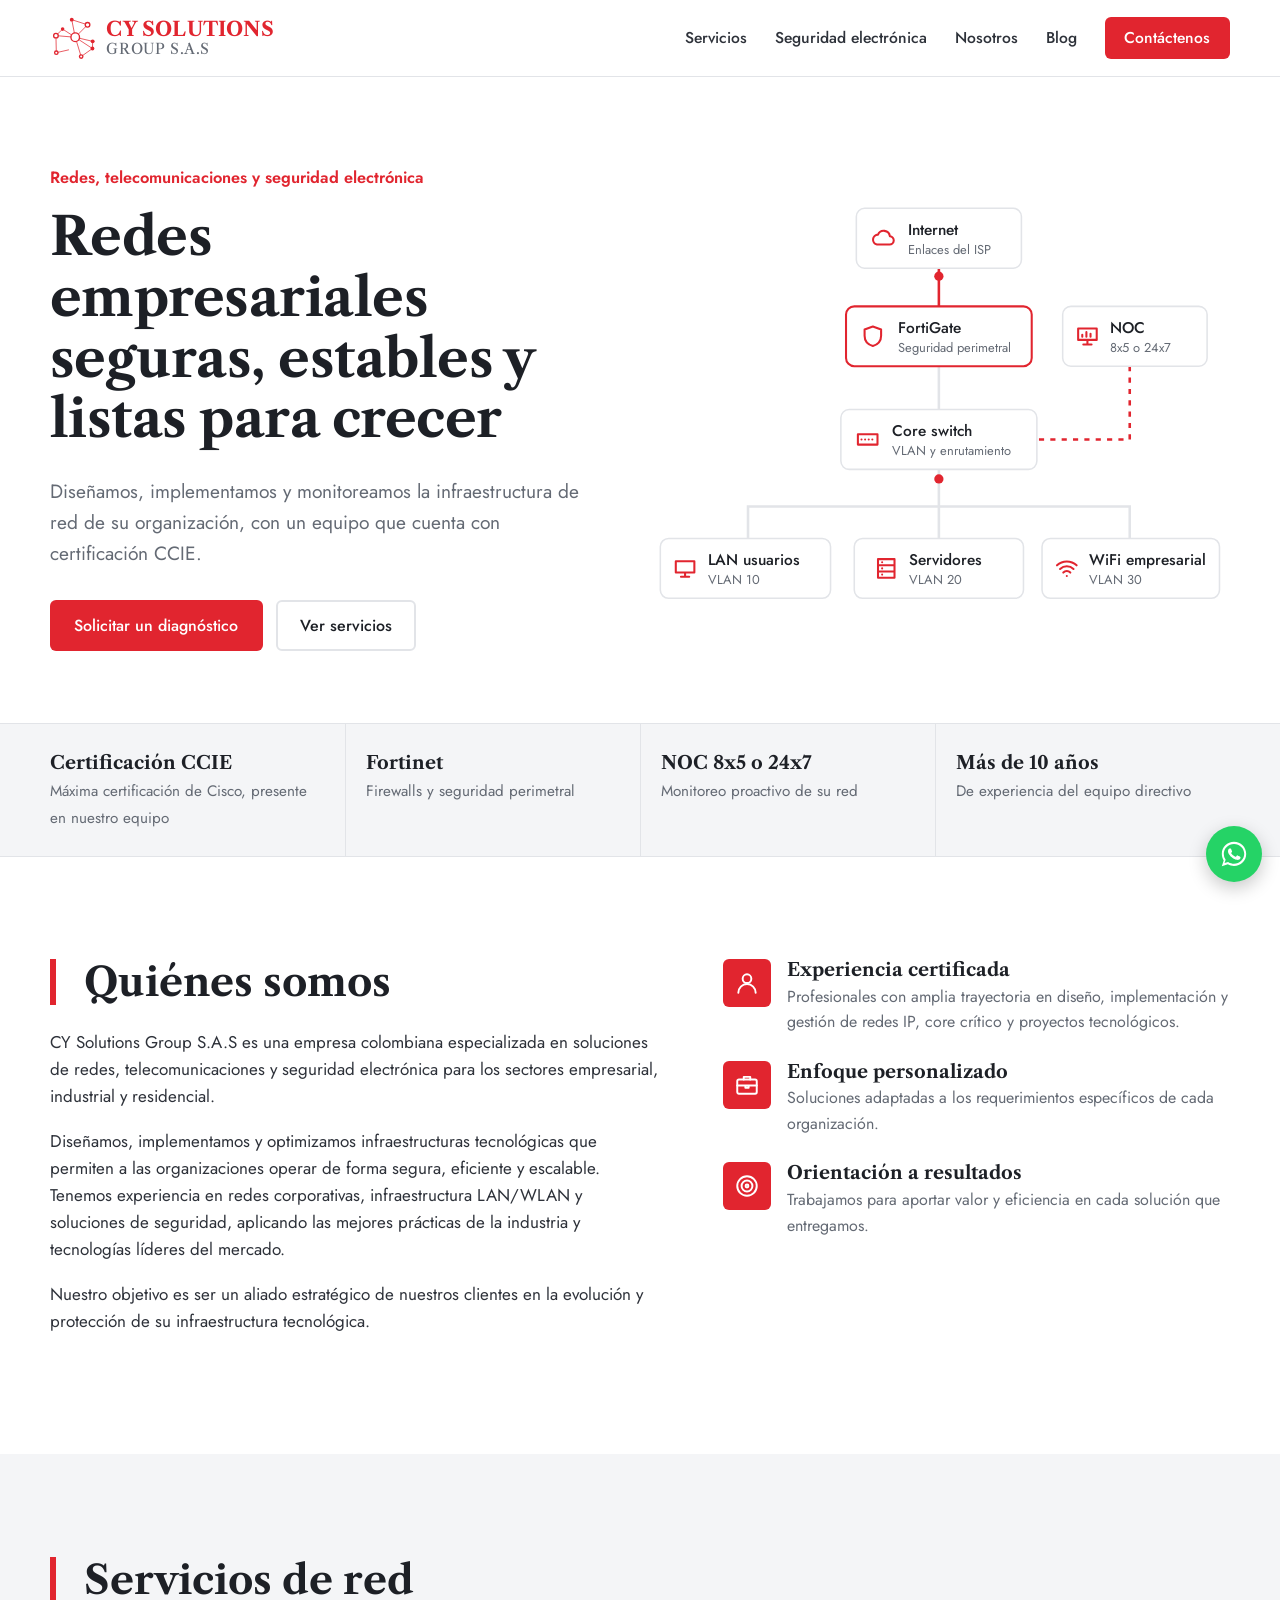
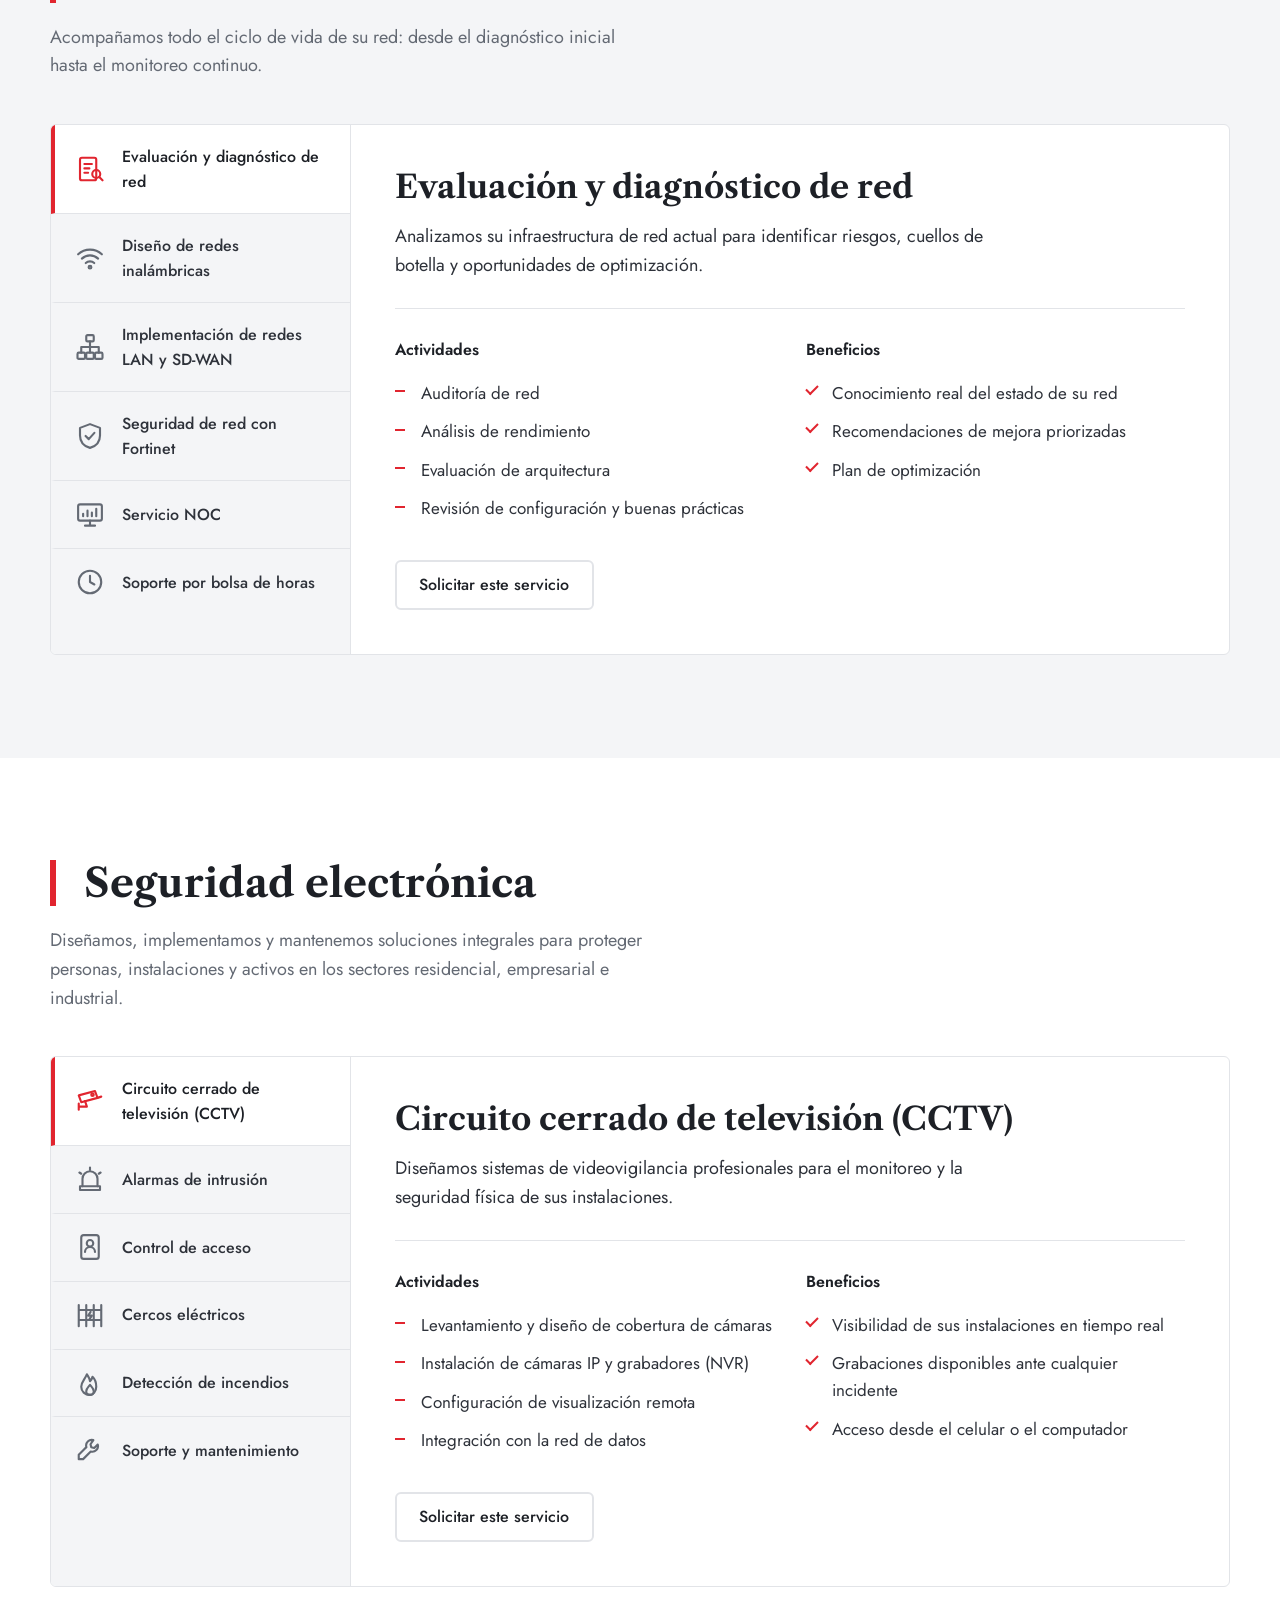
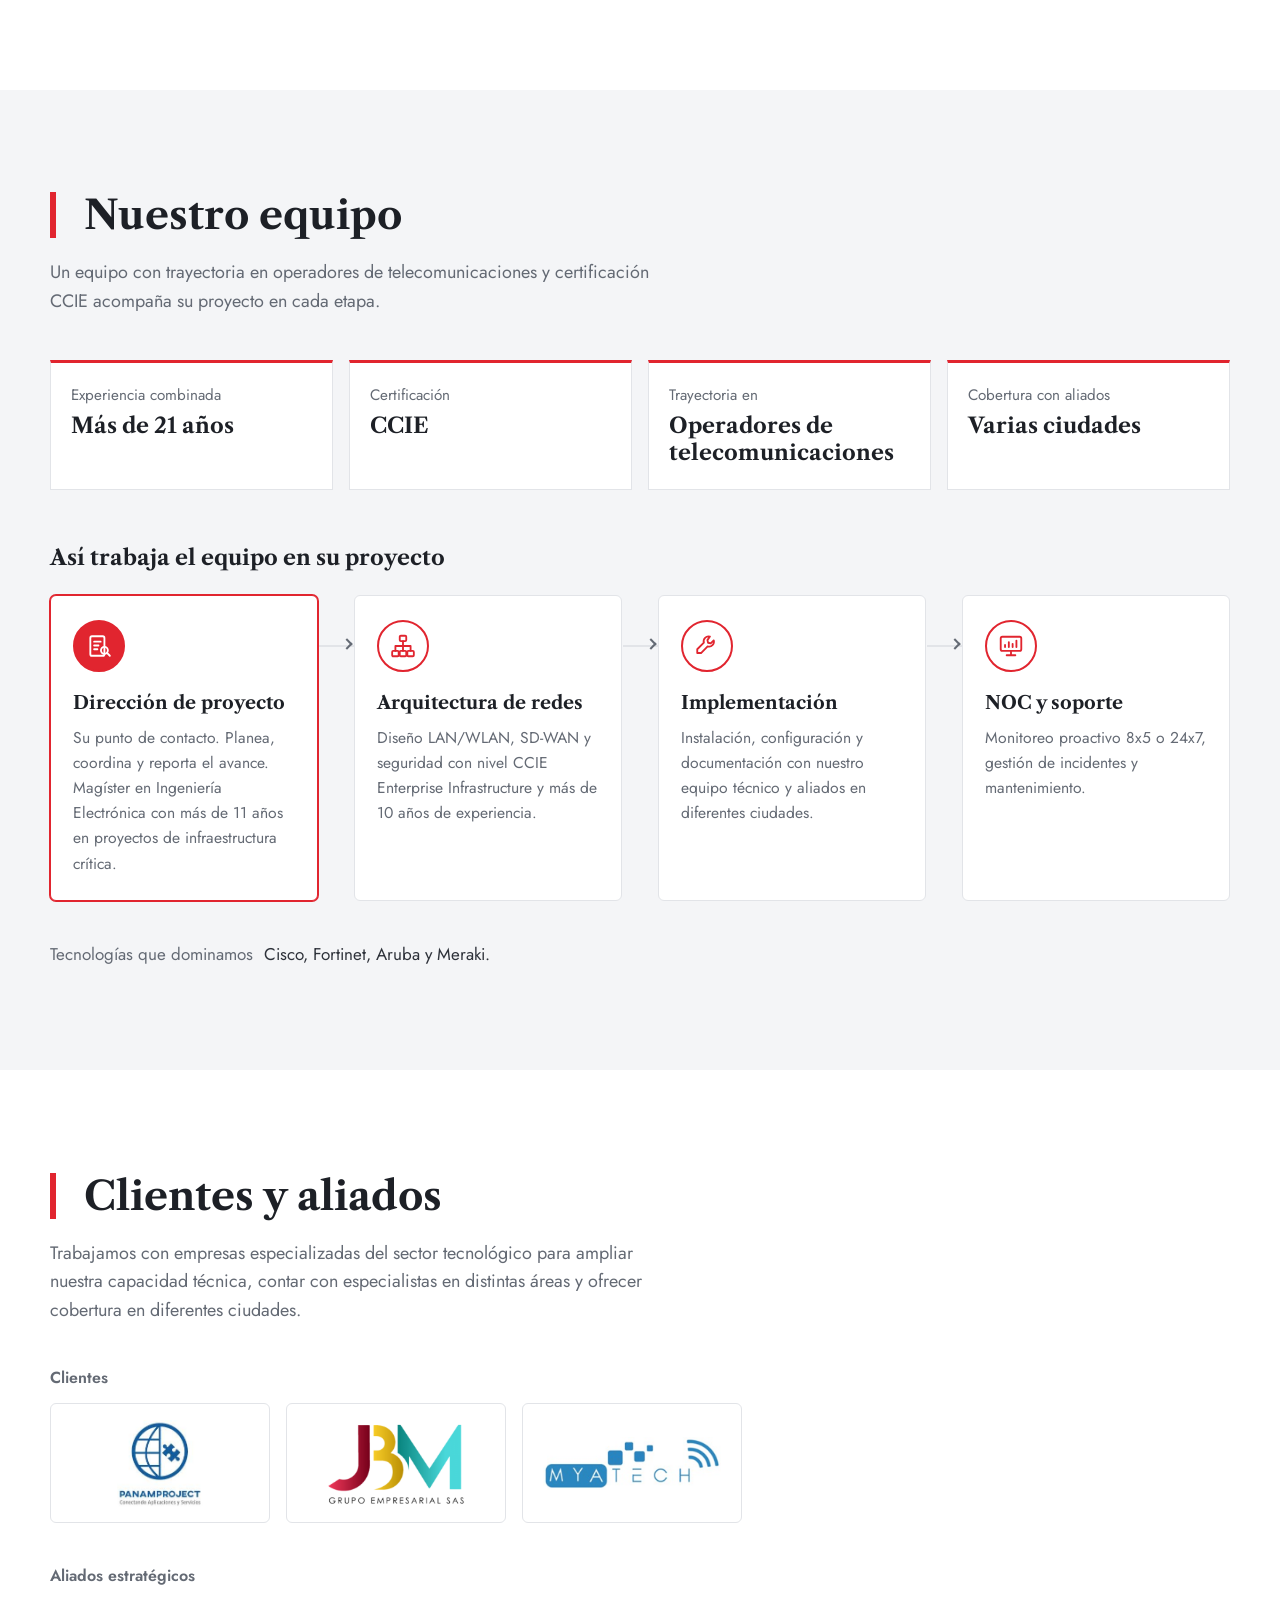
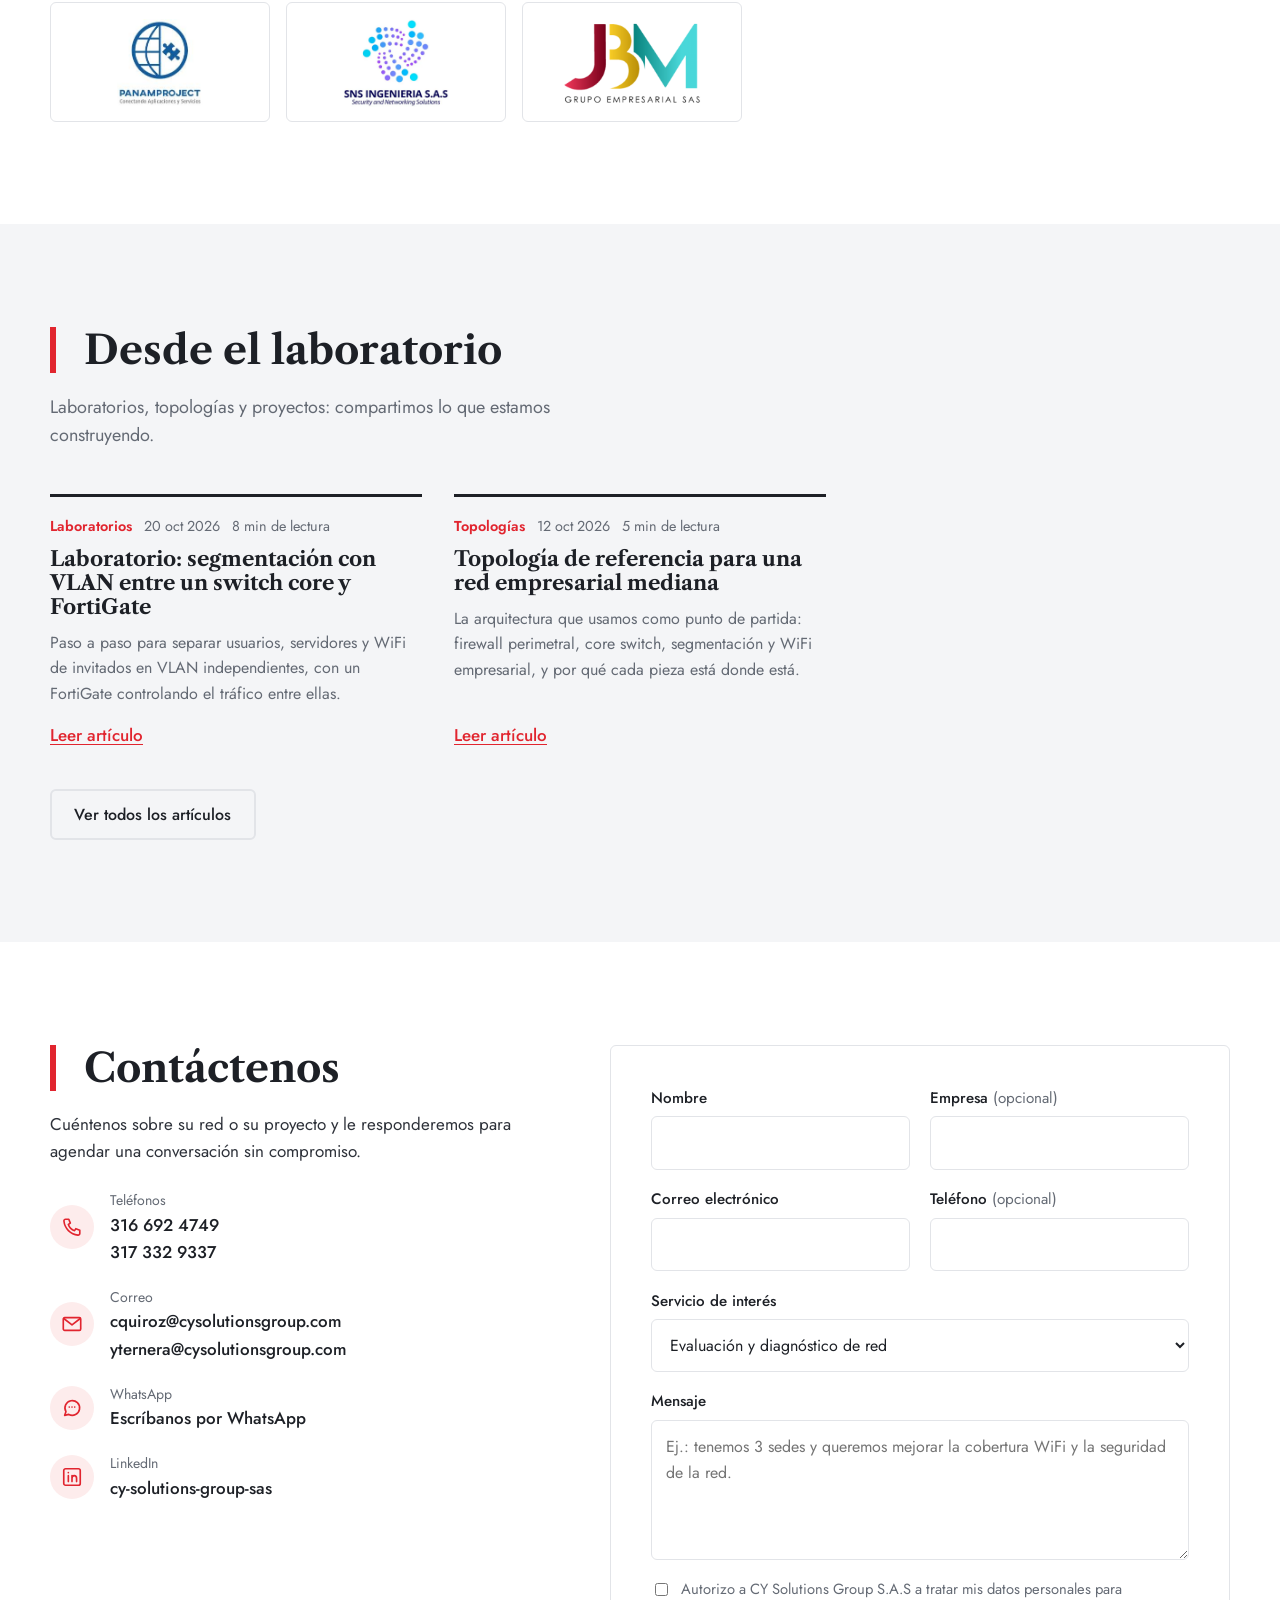
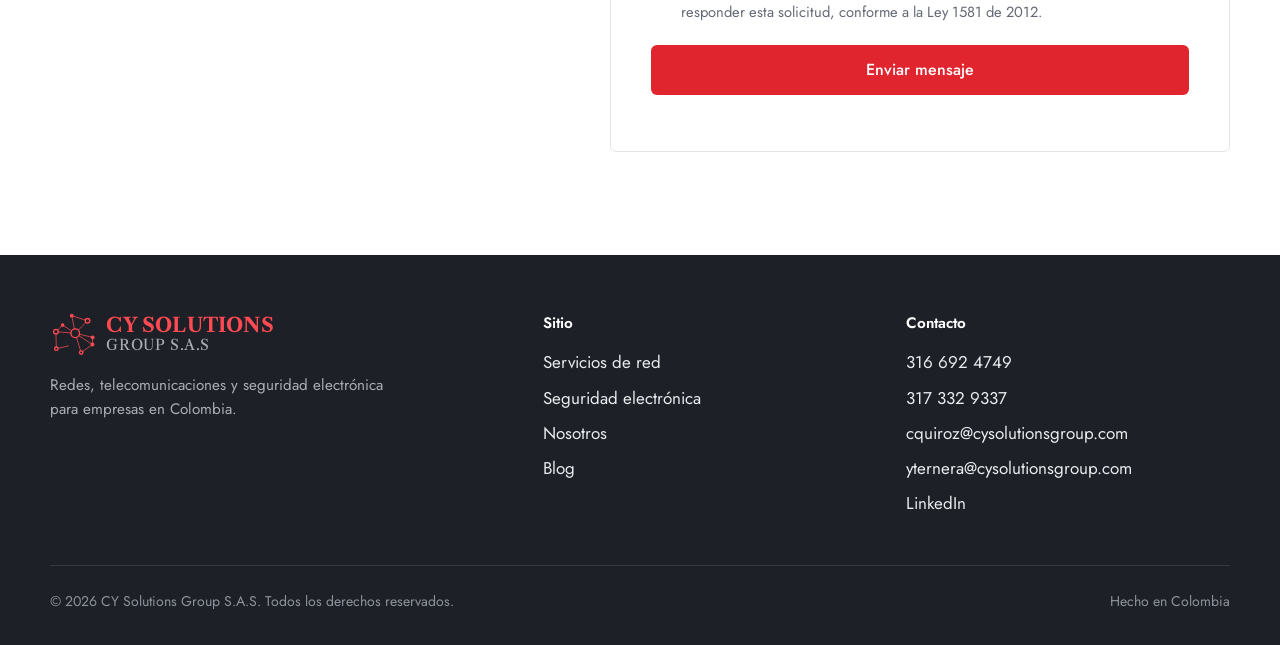
==== commit c179fa30: "Quitar logo de International Berckley School de clientes Co-Authored-By: Claude Opus 5.5 <noreply@an" ====
--- a/index.html
+++ b/index.html
@@ -325,7 +325,6 @@
         <li><img src="assets/img/logos/panamproject.png" alt="Panamproject"></li>
         <li><img src="assets/img/logos/jbm.png" alt="JBM Grupo Empresarial S.A.S"></li>
         <li><img src="assets/img/logos/myatech.png" alt="Myatech"></li>
-        <li><img src="assets/img/logos/berckley.png" alt="International Berckley School"></li>
       </ul>
     </div>
     <div class="partners-group">
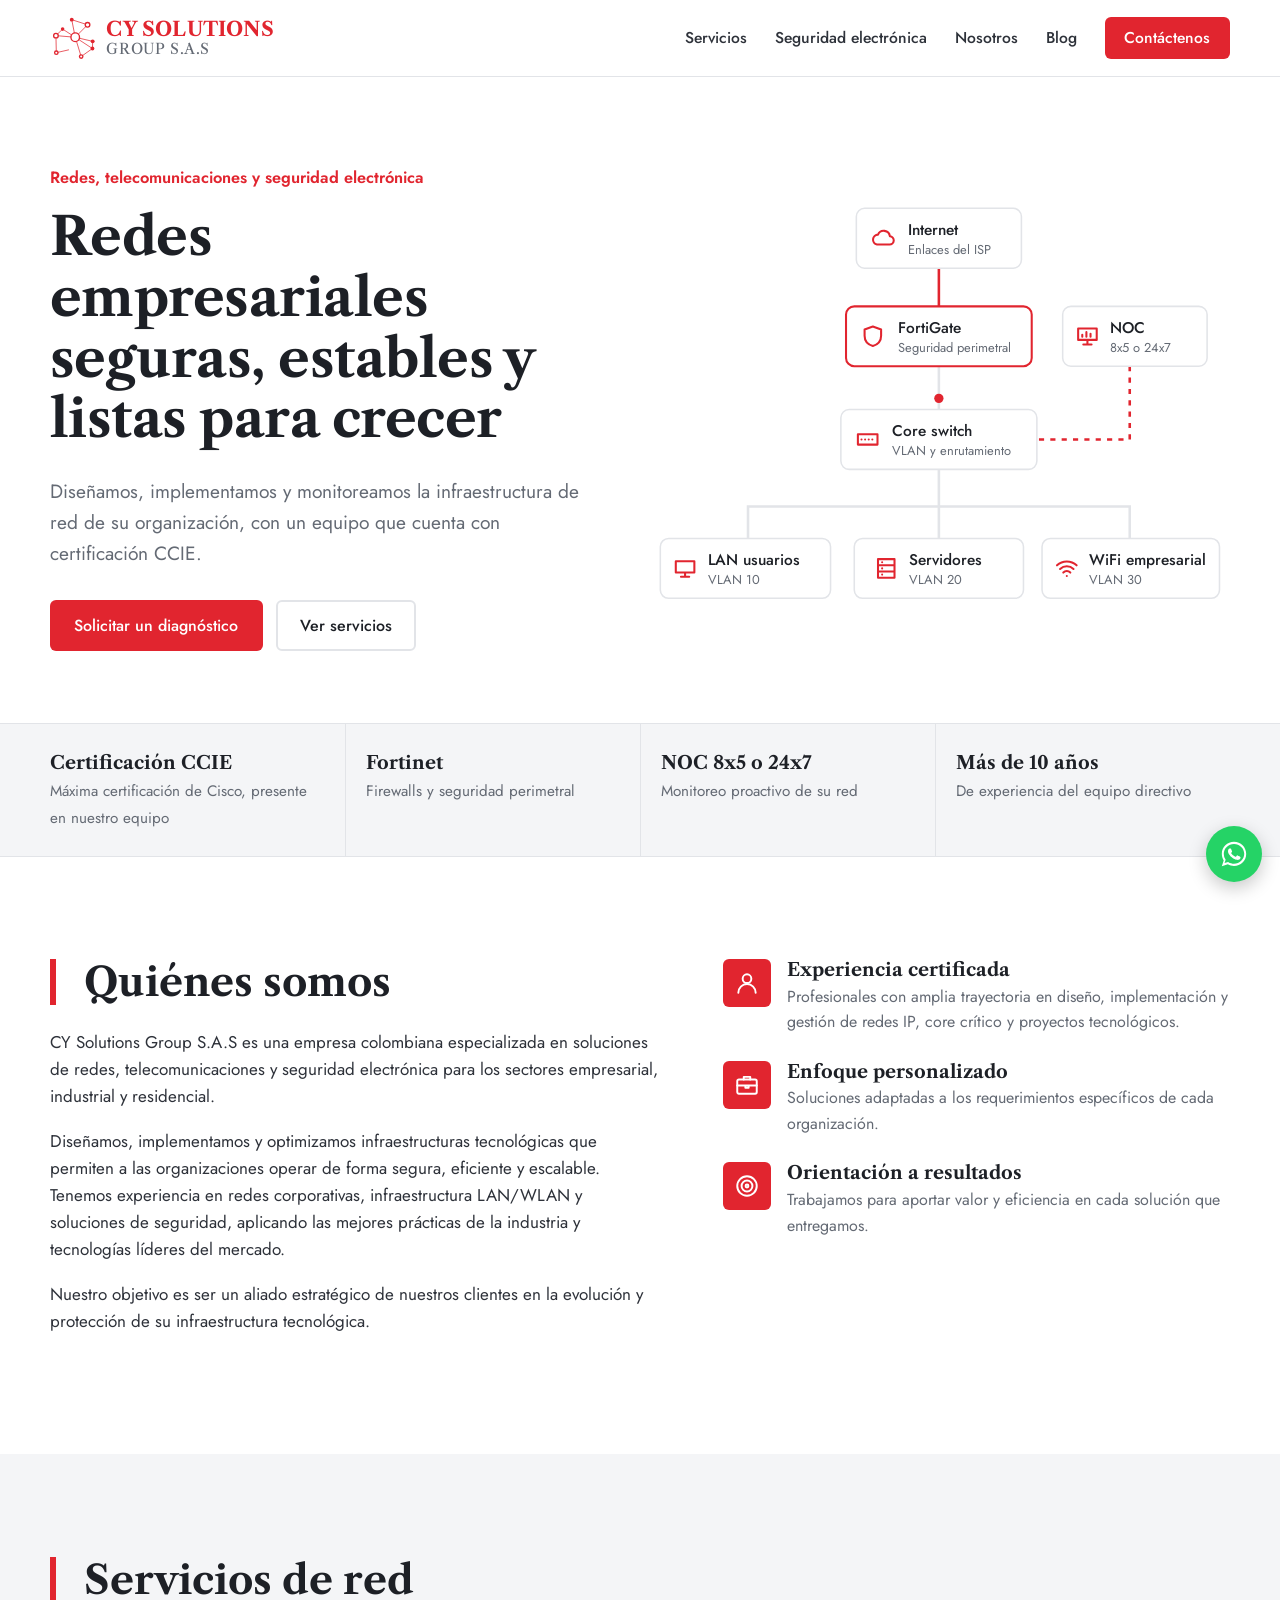
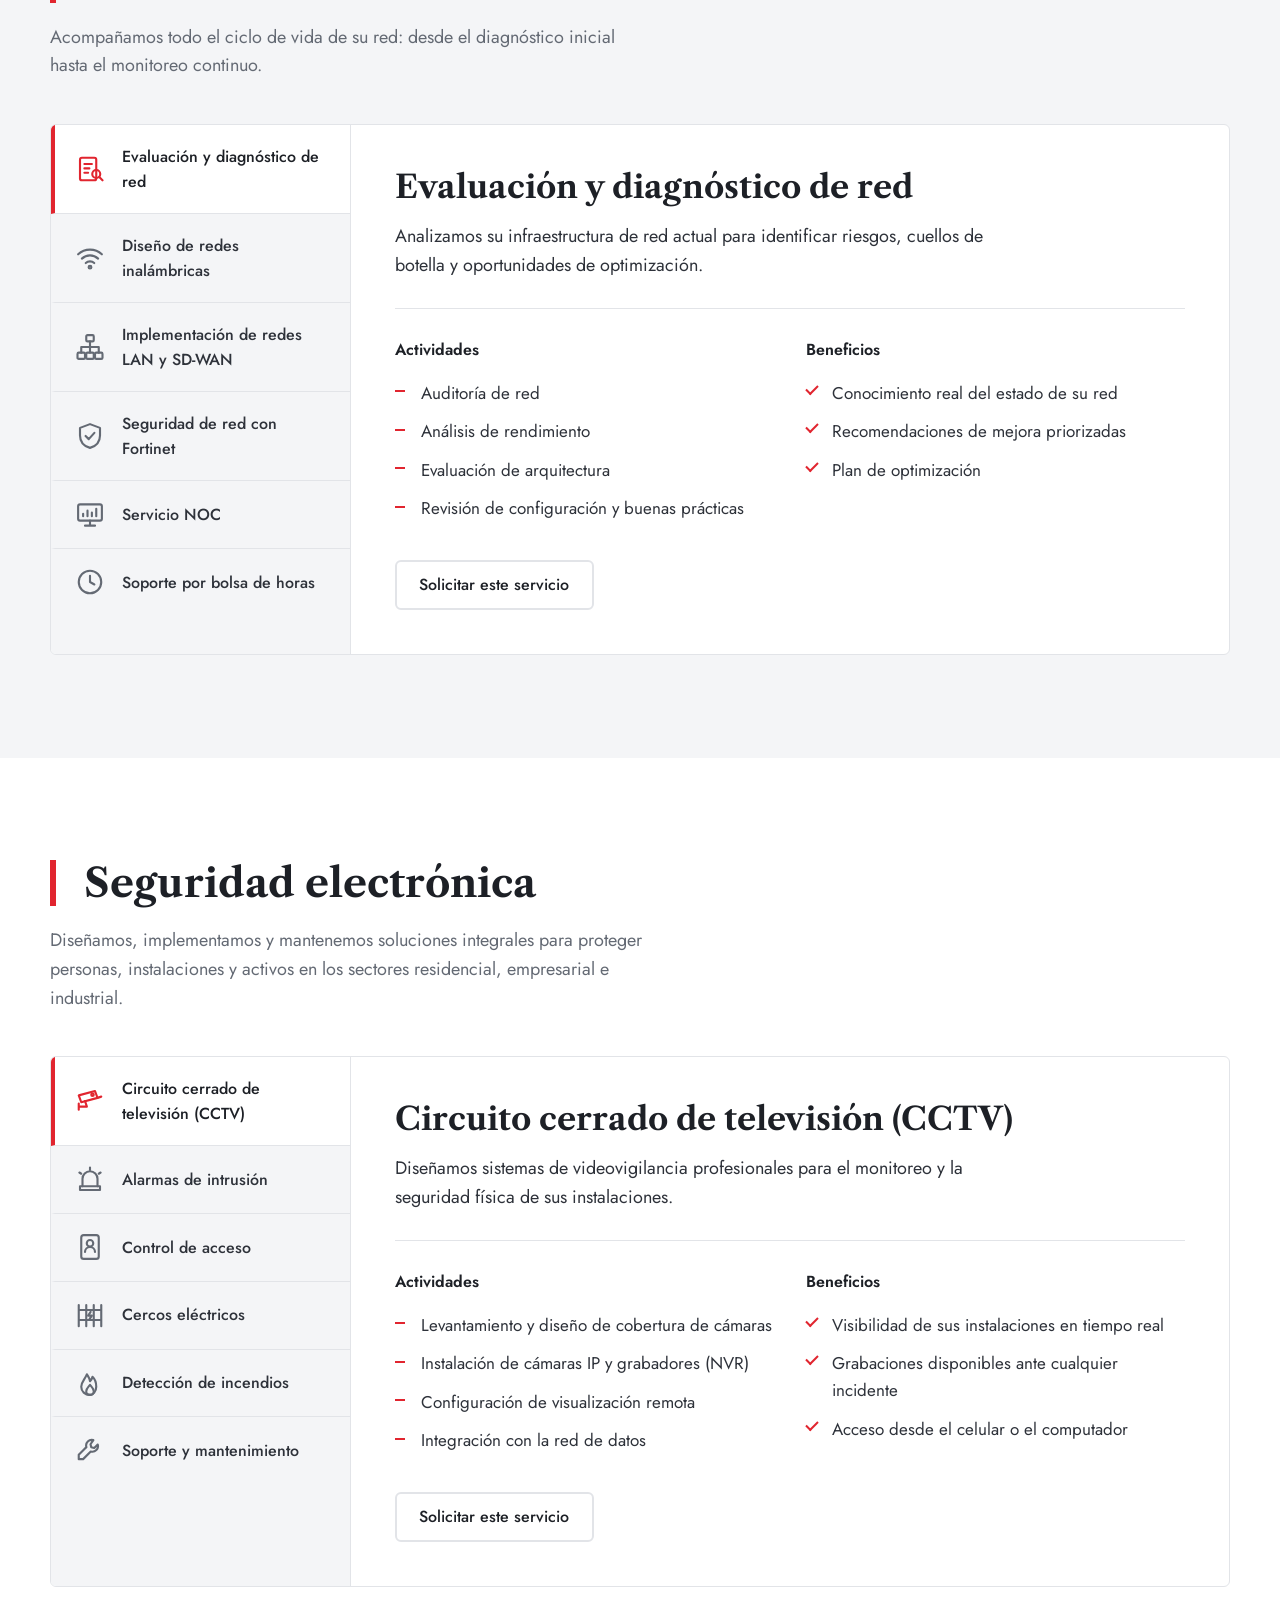
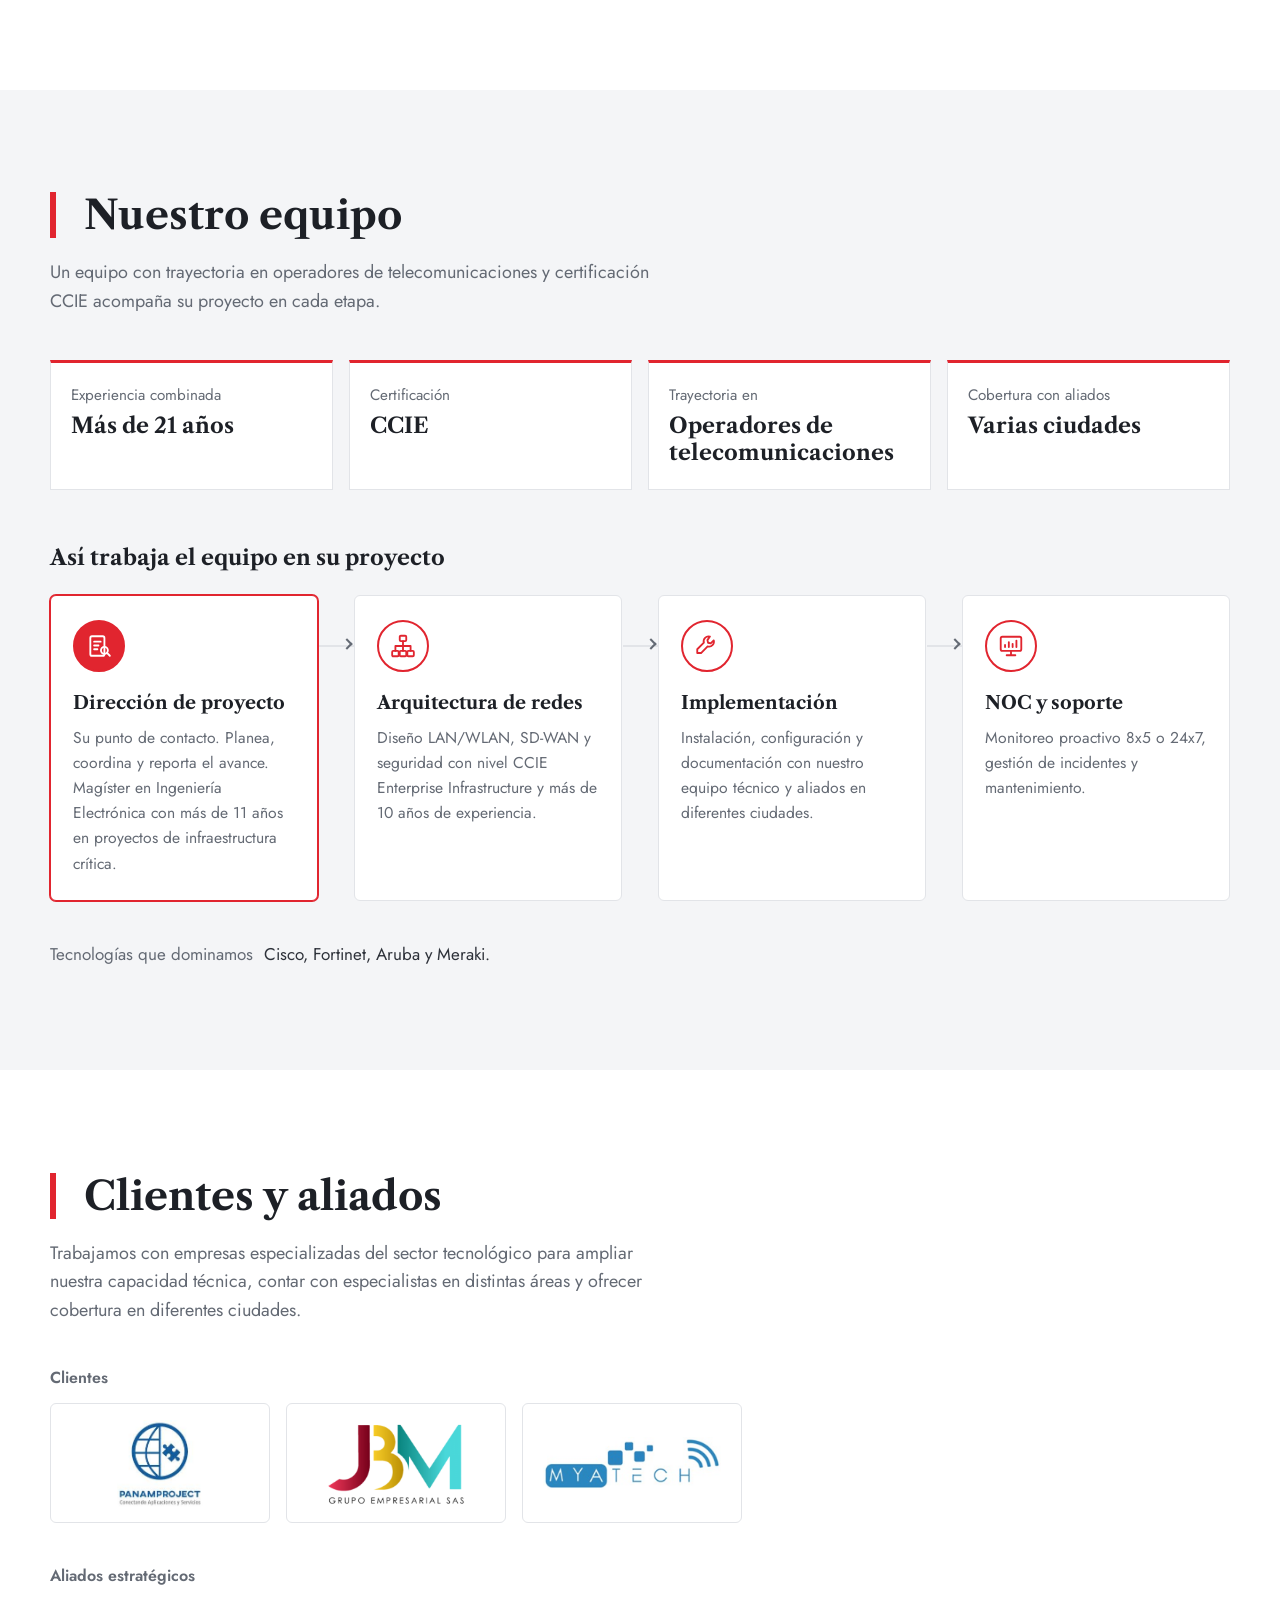
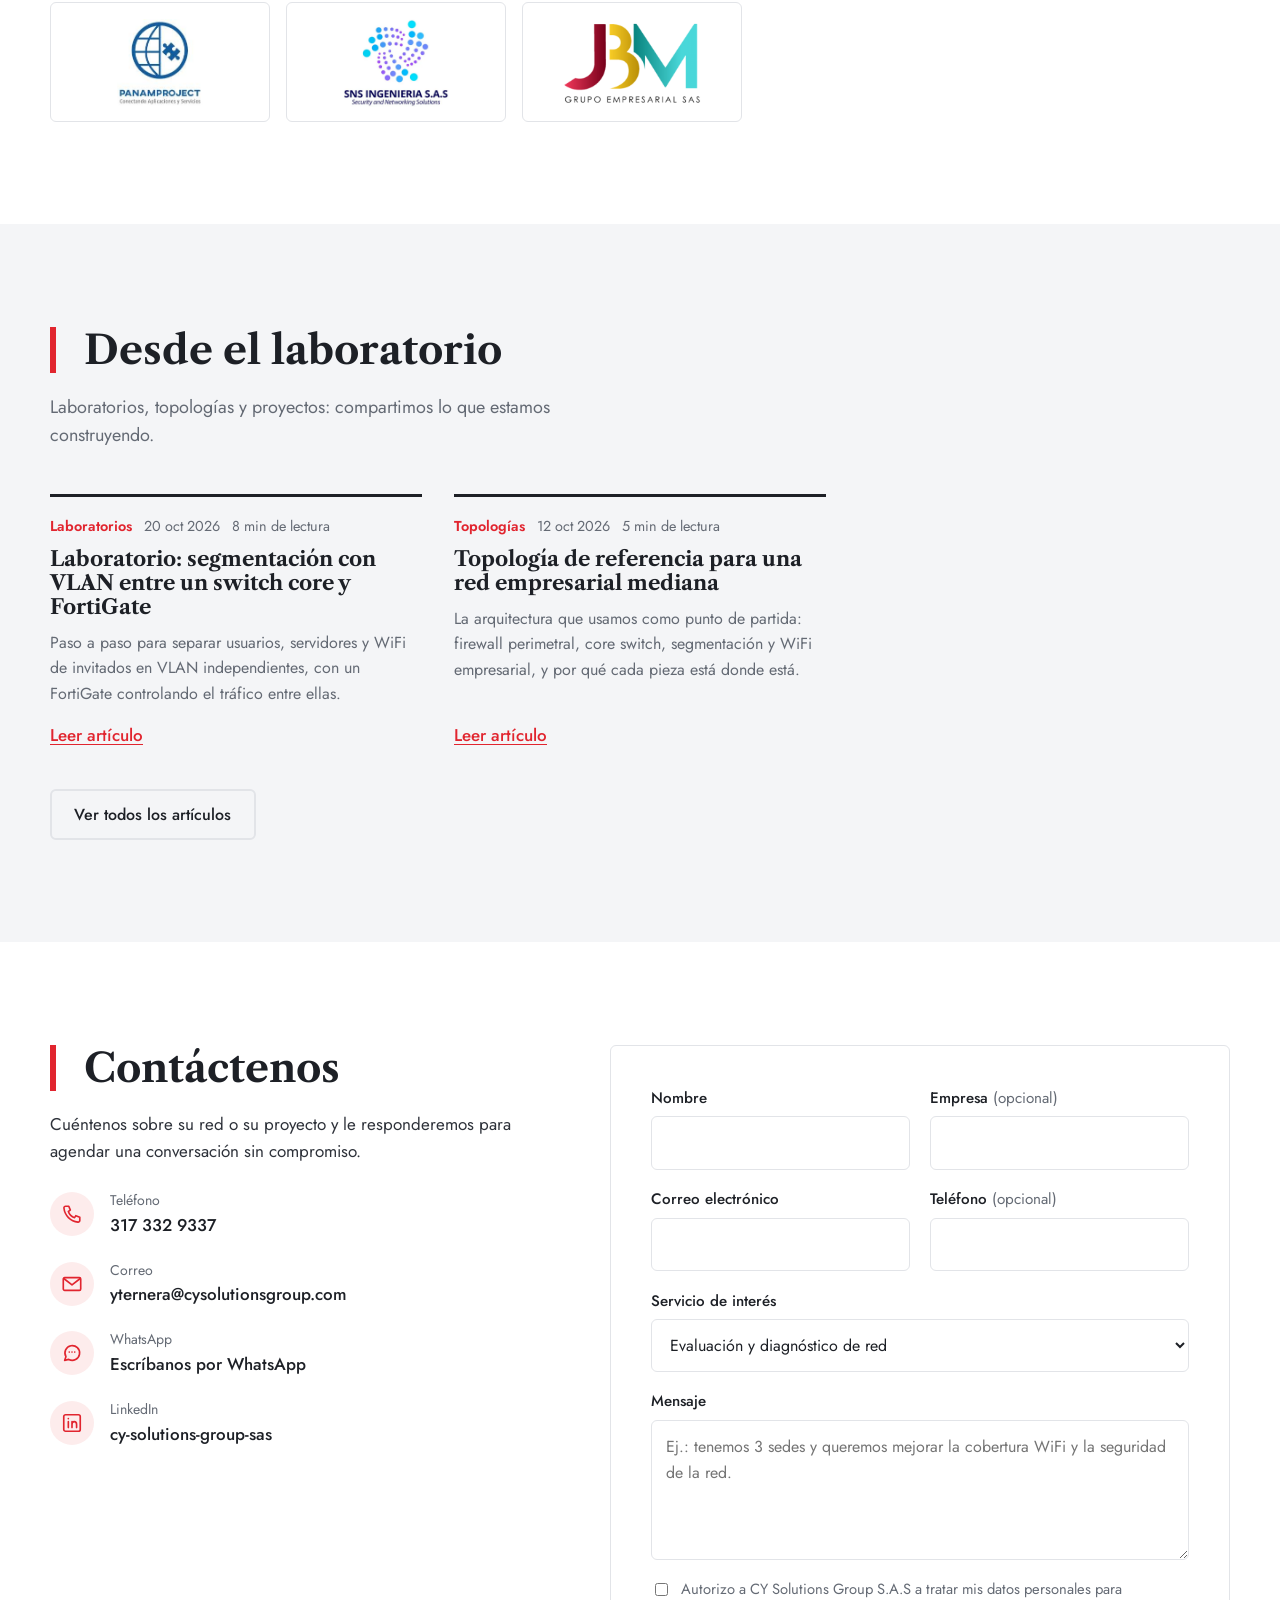
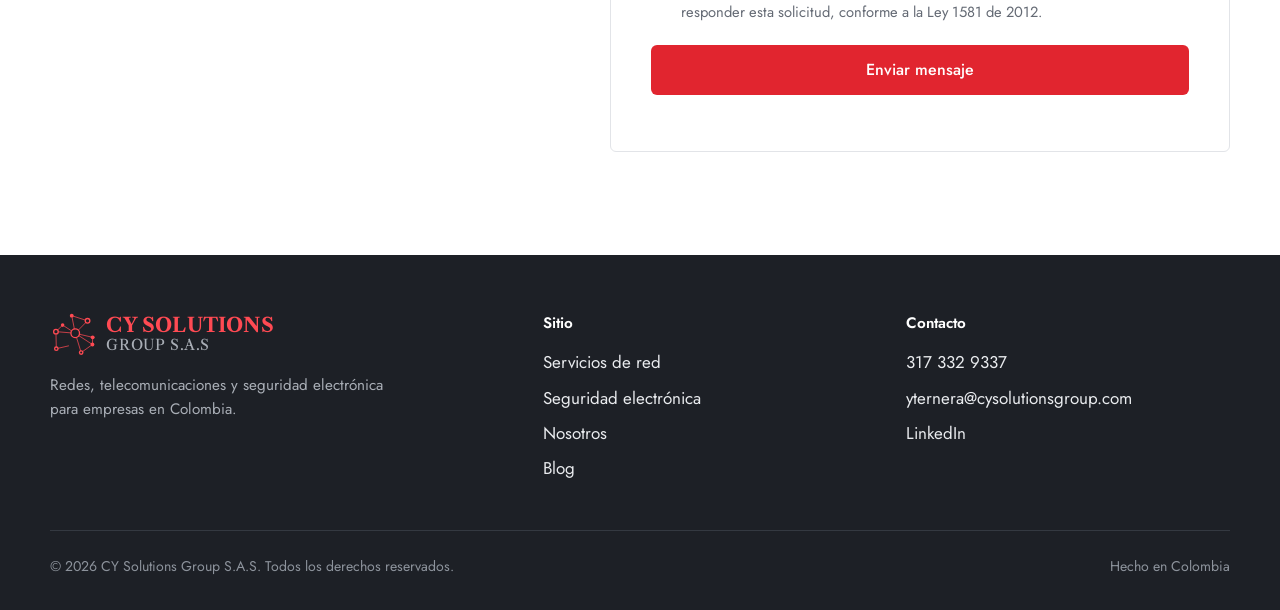
==== commit c0b2b20b: "Cambiar formulario a Formspree y quitar correo y teléfono de Carlos Co-Authored-By: Claude Opus 5.5 " ====
--- a/index.html
+++ b/index.html
@@ -20,7 +20,7 @@
 <link rel="stylesheet" href="assets/css/style.css">
 </head>
 <script type="application/ld+json">
-{"@context":"https://schema.org","@type":"Organization","name":"CY Solutions Group S.A.S","url":"https://cysolutionsgroup.com/","logo":"https://cysolutionsgroup.com/assets/img/logo-cy-solutions.jpg","email":"cquiroz@cysolutionsgroup.com","telephone":"+57 317 332 9337","areaServed":"CO","sameAs":["https://www.linkedin.com/company/cy-solutions-group-sas/"]}
+{"@context":"https://schema.org","@type":"Organization","name":"CY Solutions Group S.A.S","url":"https://cysolutionsgroup.com/","logo":"https://cysolutionsgroup.com/assets/img/logo-cy-solutions.jpg","email":"yternera@cysolutionsgroup.com","telephone":"+57 317 332 9337","areaServed":"CO","sameAs":["https://www.linkedin.com/company/cy-solutions-group-sas/"]}
 </script>
 <body data-root="">
 <a class="skip" href="#contenido">Saltar al contenido</a>
@@ -355,13 +355,13 @@
       <div class="section-head" style="margin-bottom:1rem"><h2>Contáctenos</h2></div>
       <p>Cuéntenos sobre su red o su proyecto y le responderemos para agendar una conversación sin compromiso.</p>
       <ul class="channels">
-        <li><span class="ico"><svg viewBox="0 0 24 24" aria-hidden="true"><path d="M5 3.5h3.5l1.7 4.3-2.2 1.4a11 11 0 0 0 6.8 6.8l1.4-2.2 4.3 1.7V19a1.8 1.8 0 0 1-2 1.8A17 17 0 0 1 3.2 5.5 1.8 1.8 0 0 1 5 3.5z"/></svg></span><div><small>Teléfonos</small><a href="tel:+573166924749">316 692 4749</a><br><a href="tel:+573173329337">317 332 9337</a></div></li>
-        <li><span class="ico"><svg viewBox="0 0 24 24" aria-hidden="true"><rect x="2.5" y="5" width="19" height="14" rx="1.5"/><path d="m3 6 9 7 9-7"/></svg></span><div><small>Correo</small><a href="mailto:cquiroz@cysolutionsgroup.com">cquiroz@cysolutionsgroup.com</a><br><a href="mailto:yternera@cysolutionsgroup.com">yternera@cysolutionsgroup.com</a></div></li>
+        <li><span class="ico"><svg viewBox="0 0 24 24" aria-hidden="true"><path d="M5 3.5h3.5l1.7 4.3-2.2 1.4a11 11 0 0 0 6.8 6.8l1.4-2.2 4.3 1.7V19a1.8 1.8 0 0 1-2 1.8A17 17 0 0 1 3.2 5.5 1.8 1.8 0 0 1 5 3.5z"/></svg></span><div><small>Teléfono</small><a href="tel:+573173329337">317 332 9337</a></div></li>
+        <li><span class="ico"><svg viewBox="0 0 24 24" aria-hidden="true"><rect x="2.5" y="5" width="19" height="14" rx="1.5"/><path d="m3 6 9 7 9-7"/></svg></span><div><small>Correo</small><a href="mailto:yternera@cysolutionsgroup.com">yternera@cysolutionsgroup.com</a></div></li>
         <li><span class="ico"><svg viewBox="0 0 24 24" aria-hidden="true"><path d="M4 20l1.4-4A8 8 0 1 1 8.5 19z"/><path d="M9 11h.01M12 11h.01M15 11h.01"/></svg></span><div><small>WhatsApp</small><a href="https://wa.me/573173329337" target="_blank" rel="noopener">Escríbanos por WhatsApp</a></div></li>
         <li><span class="ico"><svg viewBox="0 0 24 24" aria-hidden="true"><rect x="3" y="3" width="18" height="18" rx="2"/><path d="M8 10.5V17M8 7.2v.1M12 17v-6.5M12 13.5c0-2 1.2-3 2.5-3s2.5.8 2.5 3V17"/></svg></span><div><small>LinkedIn</small><a href="https://www.linkedin.com/company/cy-solutions-group-sas/" target="_blank" rel="noopener">cy-solutions-group-sas</a></div></li>
       </ul>
     </div>
-    <form class="form" id="contact-form" action="https://formsubmit.co/ajax/cquiroz@cysolutionsgroup.com" method="POST" novalidate>
+    <form class="form" id="contact-form" action="https://formspree.io/f/mvkkywen" method="POST" novalidate>
       <div class="form-grid">
         <div class="field"><label for="nombre">Nombre</label><input id="nombre" name="nombre" autocomplete="name" required></div>
         <div class="field"><label for="empresa">Empresa <span class="opt">(opcional)</span></label><input id="empresa" name="empresa" autocomplete="organization"></div>
@@ -371,9 +371,7 @@
         <div class="field field--full"><label for="mensaje">Mensaje</label><textarea id="mensaje" name="mensaje" required placeholder="Ej.: tenemos 3 sedes y queremos mejorar la cobertura WiFi y la seguridad de la red."></textarea></div>
         <label class="consent field--full"><input type="checkbox" name="autorizacion" required> <span>Autorizo a CY Solutions Group S.A.S a tratar mis datos personales para responder esta solicitud, conforme a la Ley 1581 de 2012.</span></label>
       </div>
-      <input class="hp" type="text" name="_honey" tabindex="-1" autocomplete="off" aria-hidden="true">
-      <input type="hidden" name="_cc" value="yternera@cysolutionsgroup.com">
-      <input type="hidden" name="_template" value="table">
+      <input class="hp" type="text" name="_gotcha" tabindex="-1" autocomplete="off" aria-hidden="true">
       <input type="hidden" name="_subject" value="Nueva solicitud desde cysolutionsgroup.com">
       <button class="btn btn--primary" type="submit">Enviar mensaje</button>
       <p class="form-status" id="form-status" role="status" aria-live="polite"></p>
@@ -408,9 +406,7 @@
       <div>
         <h4>Contacto</h4>
         <ul>
-          <li><a href="tel:+573166924749">316 692 4749</a></li>
           <li><a href="tel:+573173329337">317 332 9337</a></li>
-          <li><a href="mailto:cquiroz@cysolutionsgroup.com">cquiroz@cysolutionsgroup.com</a></li>
           <li><a href="mailto:yternera@cysolutionsgroup.com">yternera@cysolutionsgroup.com</a></li>
           <li><a href="https://www.linkedin.com/company/cy-solutions-group-sas/" target="_blank" rel="noopener">LinkedIn</a></li>
         </ul>
